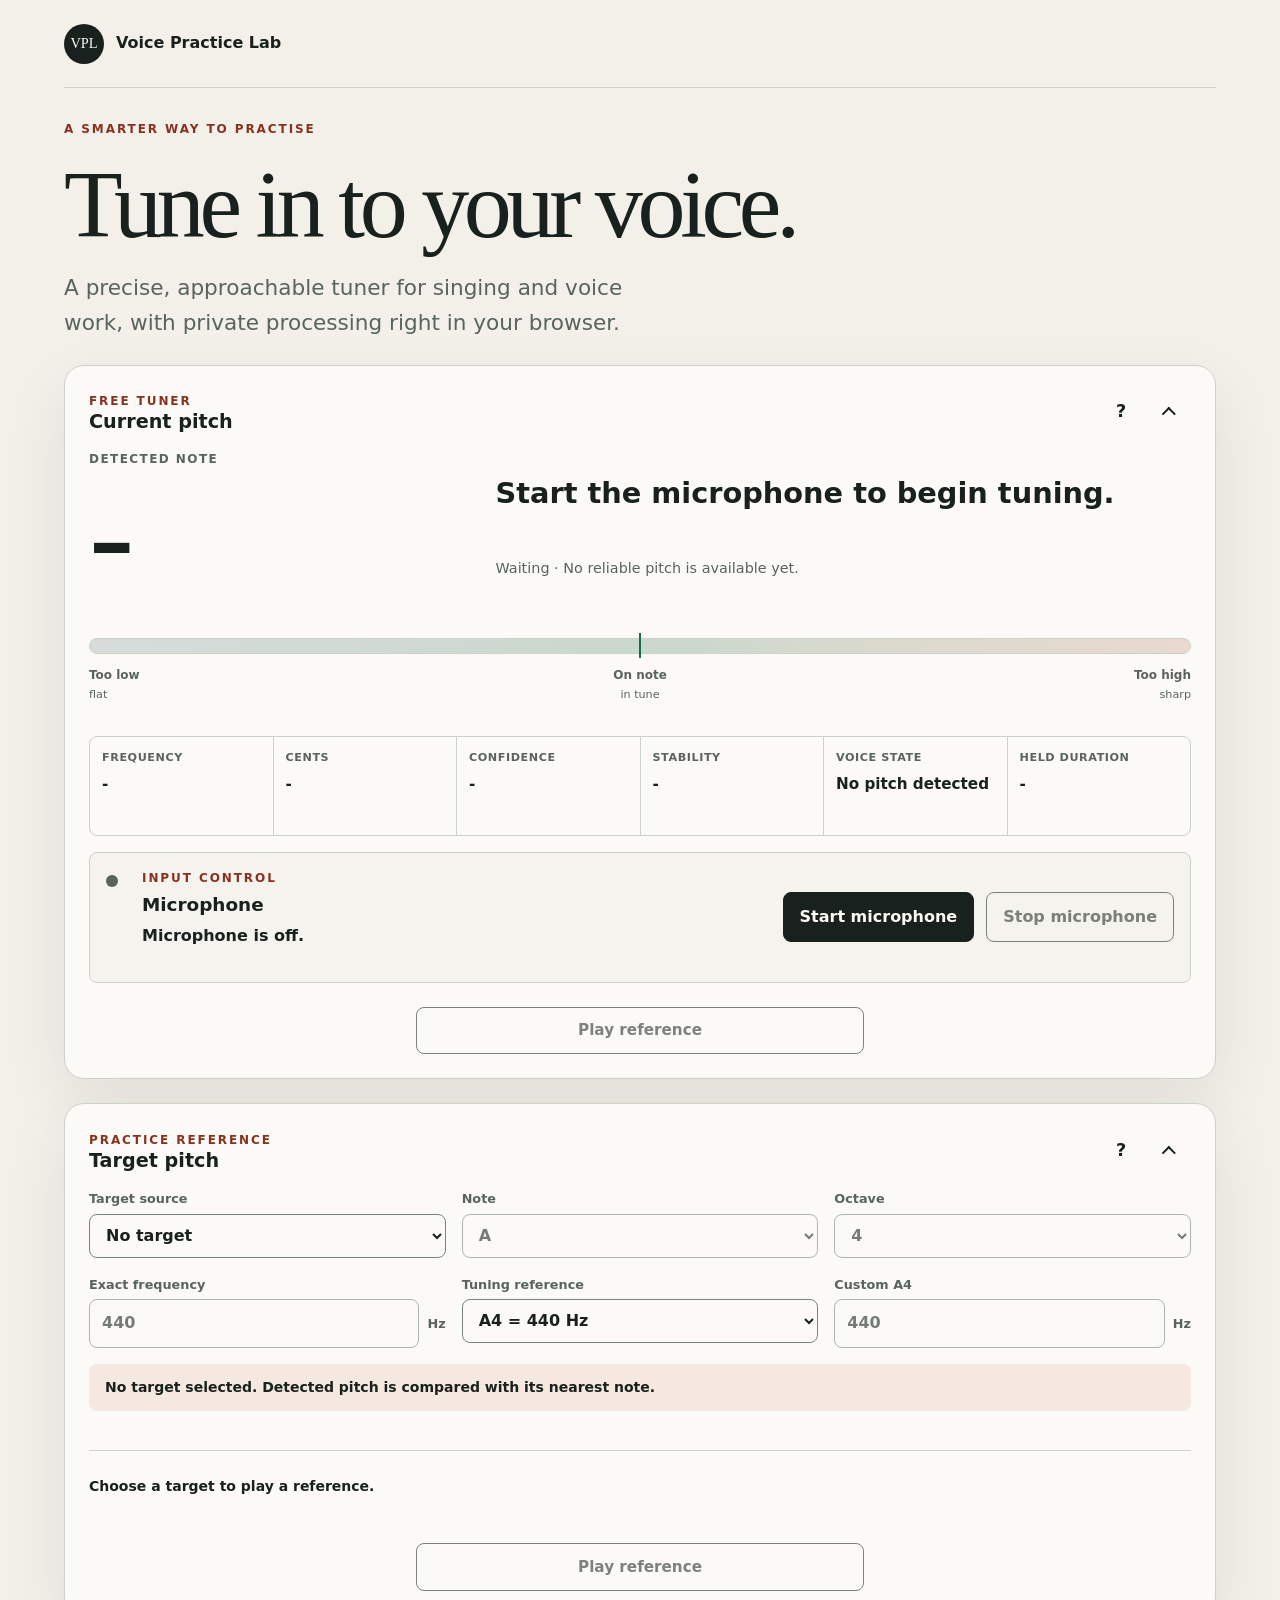
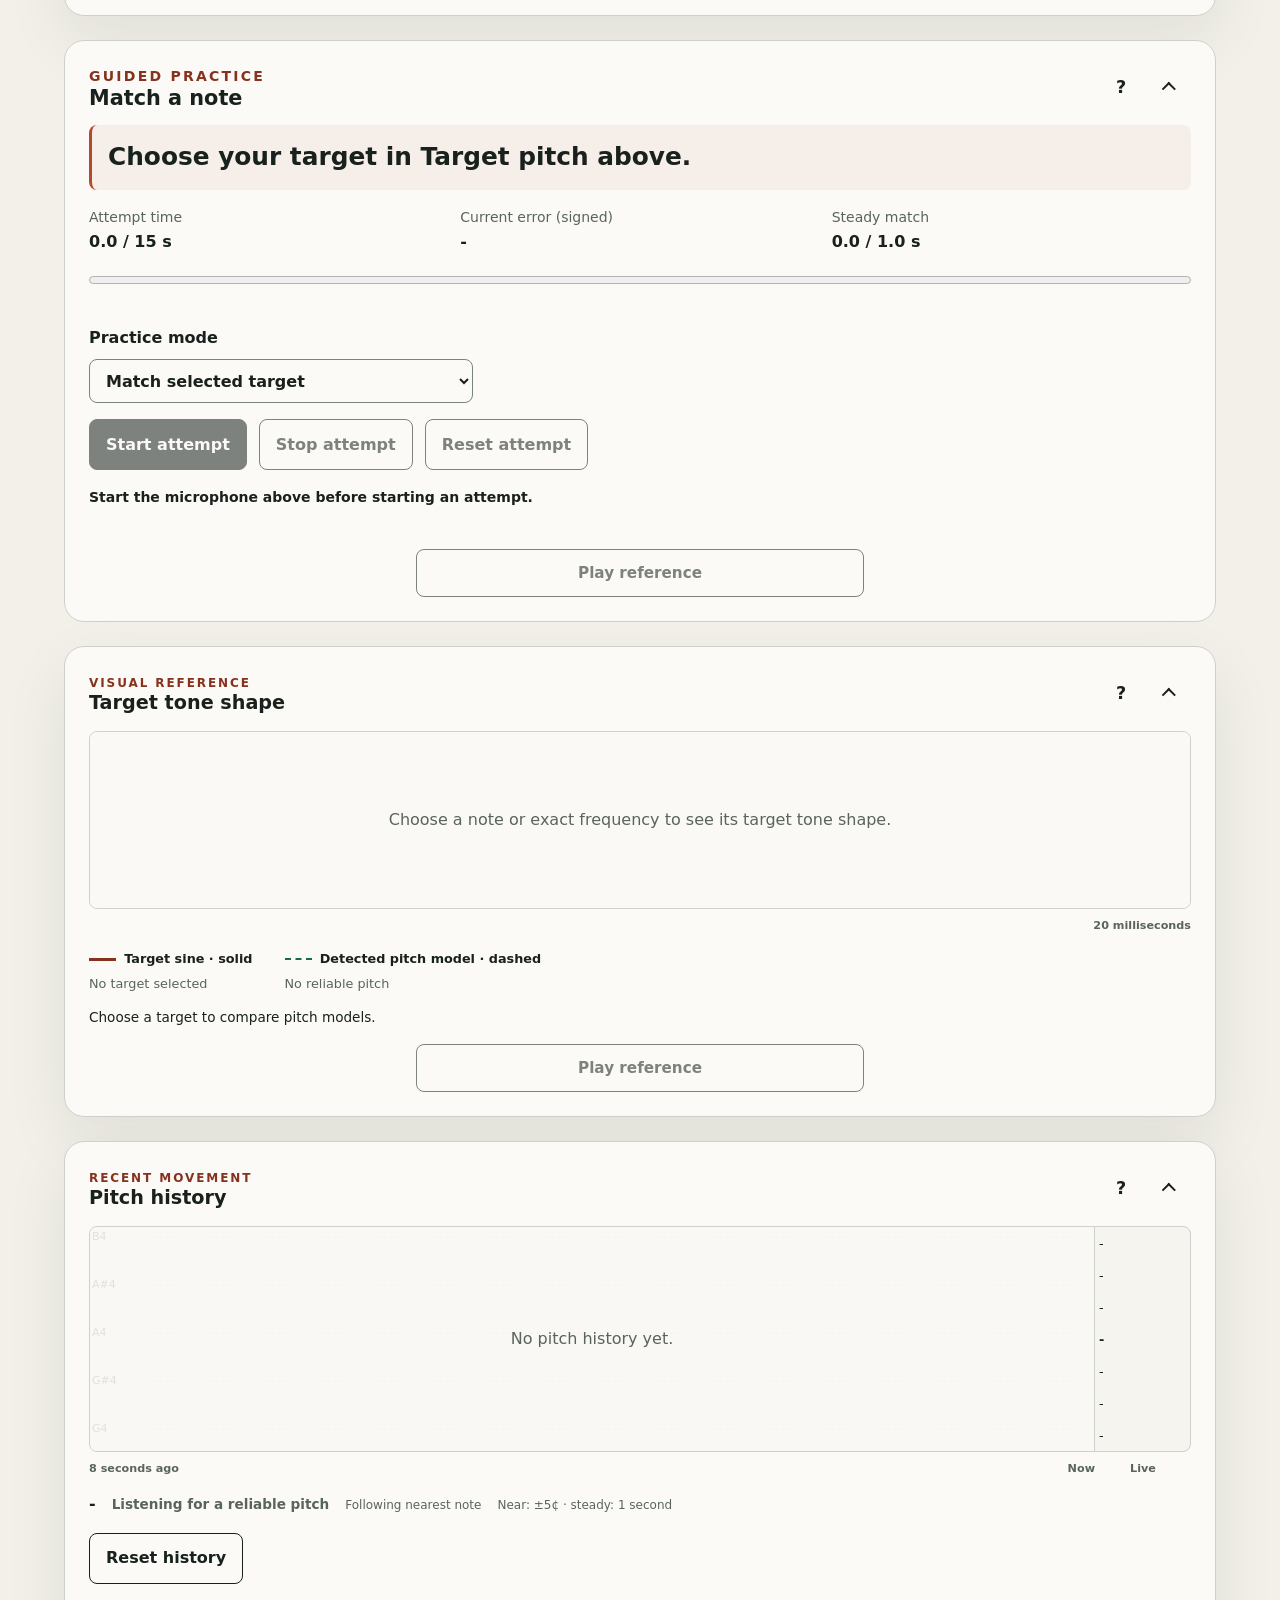
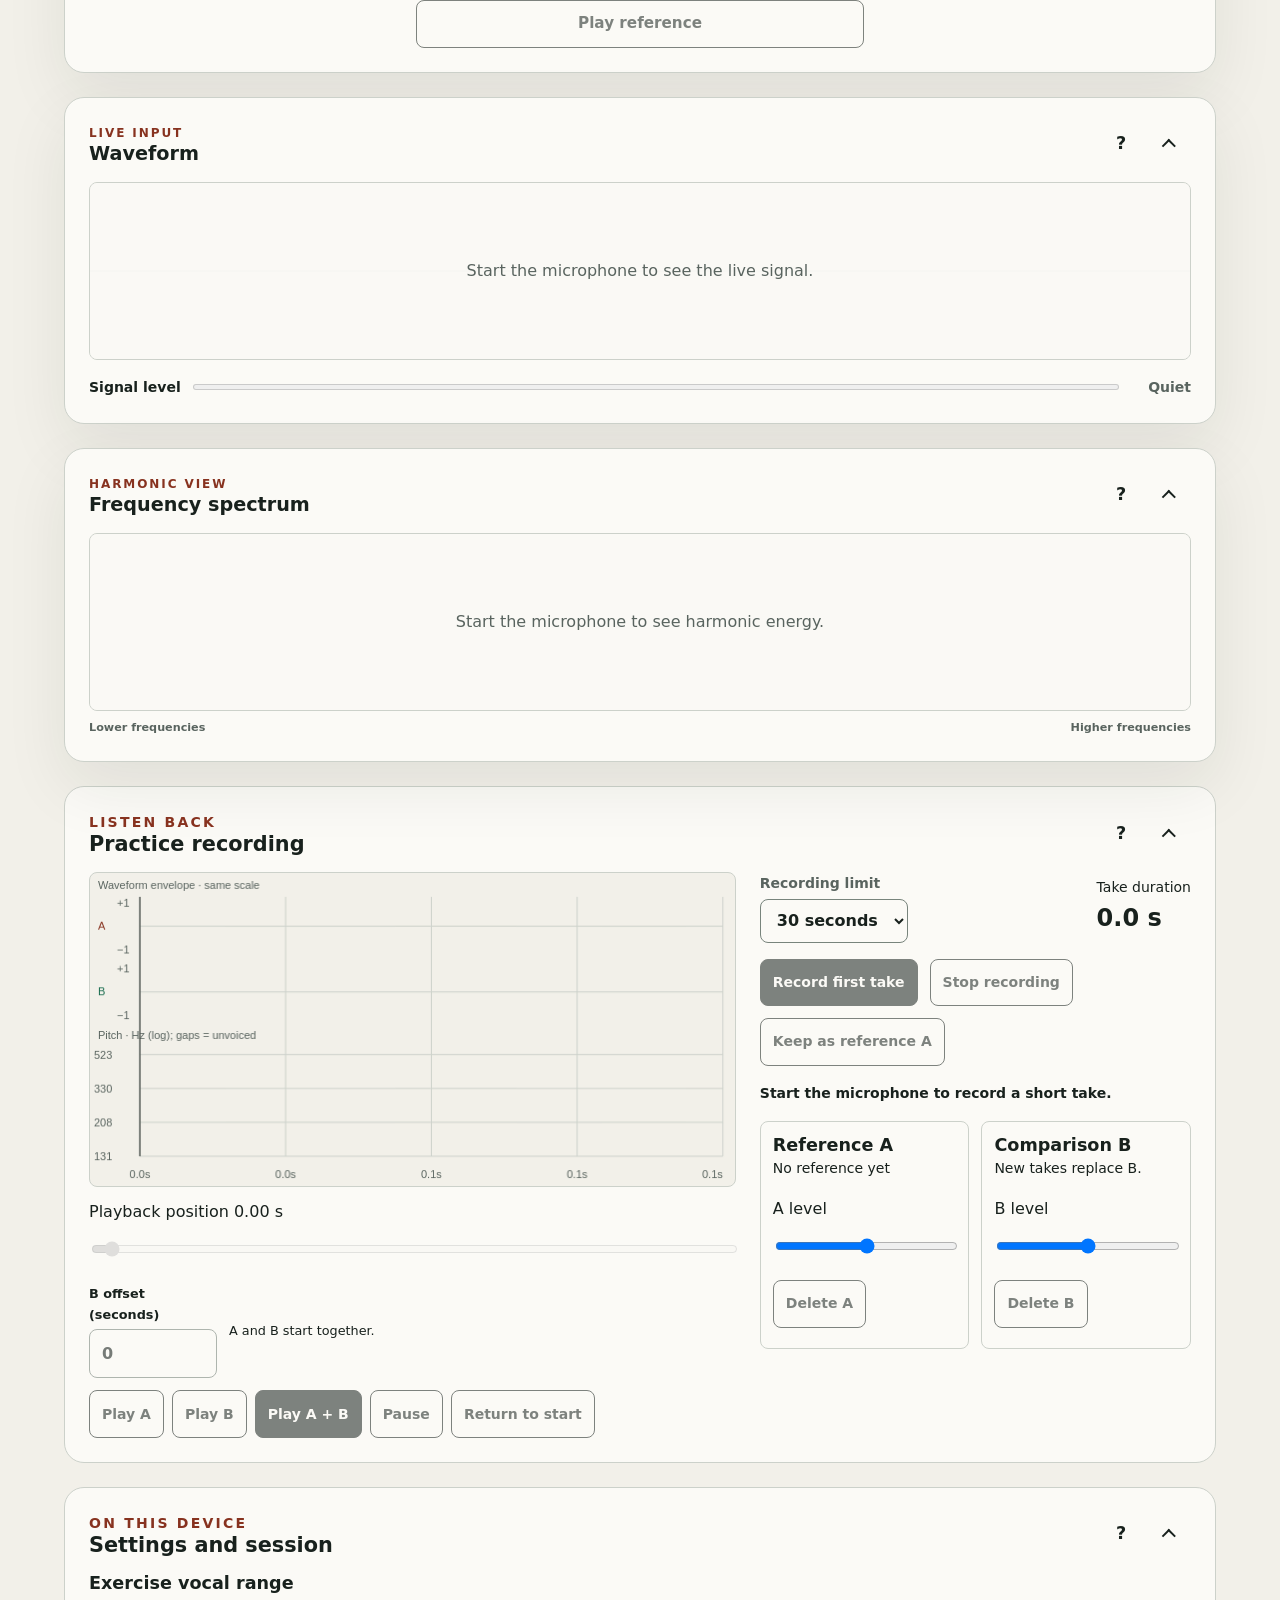
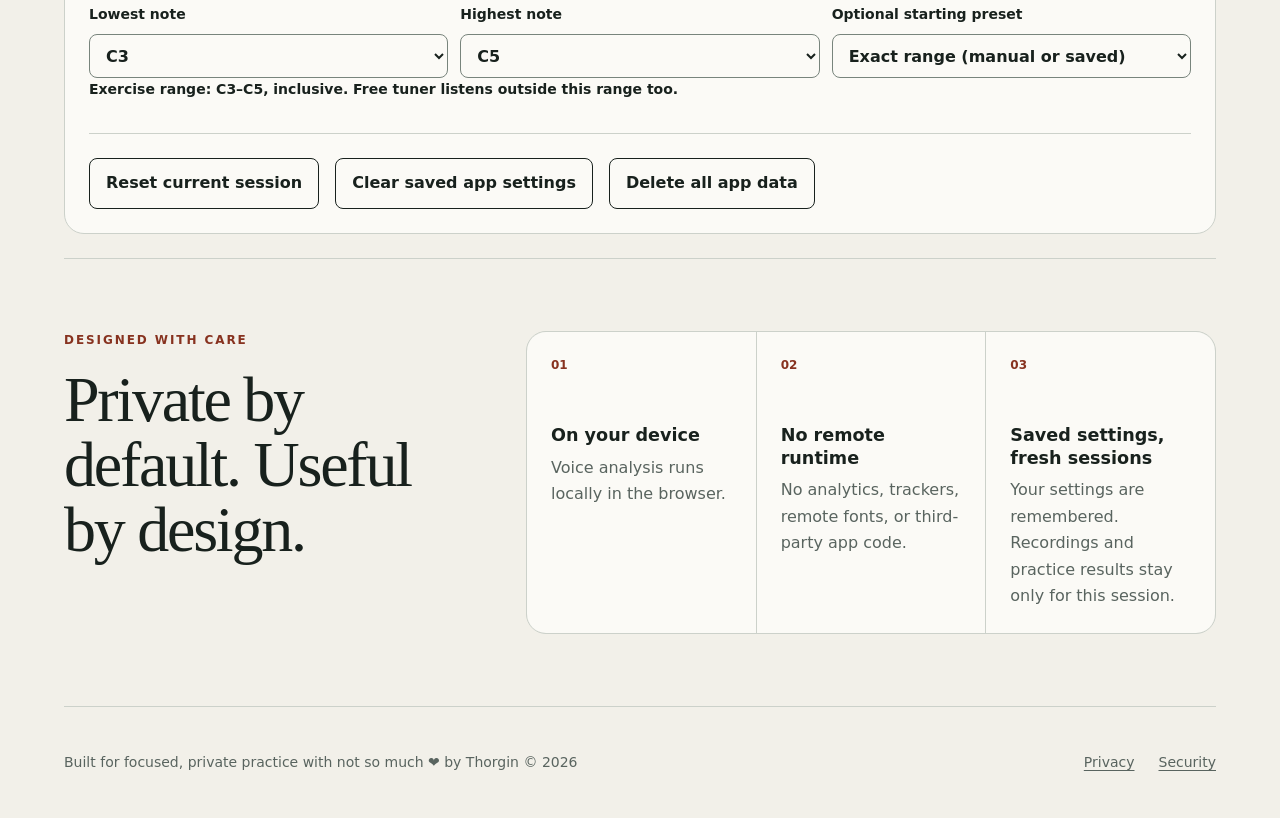
==== index.html @ adc6a570 "VPL initial commit" ====
<!doctype html>
<html lang="en">
  <head>
    <meta charset="utf-8">
    <meta
      http-equiv="Content-Security-Policy"
      content="default-src 'self'; script-src 'self'; style-src 'self'; img-src 'self' data:; media-src 'self' blob:; connect-src 'none'; object-src 'none'; base-uri 'none'; form-action 'none'; frame-ancestors 'none'"
    >
    <meta name="viewport" content="width=device-width, initial-scale=1">
    <meta
      name="description"
      content="A private, local-first browser workspace for singing and voice practice."
    >
    <title>Voice Practice Lab</title>
    <link rel="stylesheet" href="./css/tokens.css">
    <link rel="stylesheet" href="./css/base.css">
    <link rel="stylesheet" href="./css/layout.css">
    <script type="module" src="./js/app.js"></script>
  </head>
  <body>
    <a class="skip-link" href="#main-content">Skip to main content</a>

    <header class="site-header">
      <a class="wordmark" href="./" aria-label="Voice Practice Lab home">
        <span class="wordmark__mark" aria-hidden="true">VPL</span>
        <span>Voice Practice Lab</span>
      </a>
    </header>

    <main id="main-content" data-app>
      <section class="hero" aria-labelledby="hero-title">
        <p class="eyebrow">A smarter way to practise</p>
        <h1 id="hero-title">Tune in to your voice.</h1>
        <p class="hero__intro">
          A precise, approachable tuner for singing and voice work, with private
          processing right in your browser.
        </p>

        <section
          class="tuner-card"
          data-tuner
          data-status="idle"
          data-tuning="unavailable"
          data-out-of-range="false"
          aria-labelledby="tuner-title"
        >
          <header class="tuner-card__header">
            <div>
              <p class="eyebrow">Free tuner</p>
              <div class="card-title-row">
                <h2 id="tuner-title">Current pitch</h2>
                <button type="button" class="button-secondary tone-shortcut" data-tone-shortcut aria-label="Play reference: hold to listen" aria-describedby="tone-instructions tone-status" disabled>Play reference</button>
              </div>
            </div>
            <p class="tuner-card__state visually-hidden" data-tuner-state>
              Start the microphone to begin tuning.
            </p>
          </header>



          <div class="tuner-card__reading">
            <div>
              <span class="tuner-card__label">Detected note</span>
              <span class="tuner-card__note" data-tuner-note aria-label="Detected nearest note">-</span>
            </div>
            <div class="tuner-card__direction">
              <p data-tuner-guidance>Start the microphone to begin tuning.</p>
              <p>
                <span data-tuner-guidance-term>Waiting</span>
                <span aria-hidden="true"> · </span>
                <span data-tuner-precision>No reliable pitch is available yet.</span>
              </p>
            </div>
          </div>

          <div
            class="tuner-meter"
            data-tuner-meter
            role="meter"
            aria-label="Tuning deviation"
            aria-valuemin="-50"
            aria-valuemax="50"
            aria-valuetext="Start the microphone to begin tuning."
          >
            <div class="tuner-meter__track" aria-hidden="true">
              <span class="tuner-meter__center"></span>
              <span class="tuner-meter__marker" data-tuner-marker hidden></span>
            </div>
            <div class="tuner-meter__labels" aria-hidden="true">
              <span>Too low <small>flat</small></span>
              <span>On note <small>in tune</small></span>
              <span>Too high <small>sharp</small></span>
            </div>
          </div>

          <dl class="tuner-stats">
            <div>
              <dt>Frequency</dt>
              <dd><span data-tuner-frequency>-</span></dd>
            </div>
            <div>
              <dt>Cents</dt>
              <dd><span data-tuner-cents>-</span></dd>
            </div>
            <div>
              <dt>Confidence</dt>
              <dd><span data-tuner-confidence>-</span></dd>
            </div>
            <div>
              <dt>Stability</dt>
              <dd><span data-tuner-stability>-</span></dd>
            </div>
            <div>
              <dt>Voice state</dt>
              <dd><span data-tuner-voiced>No pitch detected</span></dd>
            </div>
            <div data-tuner-held>
              <dt>Held duration</dt>
              <dd><span data-tuner-held-duration>-</span></dd>
            </div>
          </dl>

          <div class="tuner-target" data-tuner-target hidden>
            <span>Current target</span>
            <strong data-tuner-target-note>-</strong>
            <span data-tuner-target-frequency>-</span>
          </div>

          <div class="microphone-card" data-microphone-card data-status="idle" aria-labelledby="microphone-title">
            <span class="microphone-card__indicator" aria-hidden="true"></span>
            <div class="microphone-card__content">
              <p class="eyebrow">Input control</p>
              <h2 id="microphone-title">Microphone</h2>
              <p data-microphone-status role="status" aria-live="polite" aria-atomic="true" tabindex="-1">
                Microphone is off.
              </p>
              <div class="microphone-card__actions">
                <button type="button" data-microphone-start>Start microphone</button>
                <button type="button" class="button-secondary" data-microphone-stop disabled>
                  Stop microphone
                </button>
              </div>
            </div>
          </div>
          <p data-help-content>The detected note is the nearest note to your voice. When a target is selected, cents and direction compare your pitch with that target. Hold Play reference to listen; release to stop.</p>
          <div data-help-content class="tuner-measurement-help">
            <p><strong>Frequency (Hz):</strong> How many times the detected sound wave repeats each second. A higher number means a higher pitch.</p>
            <p><strong>Cents:</strong> How far your pitch is above or below the target, or the nearest note when no target is selected. 100 cents is one semitone. Negative means low; positive means high.</p>
            <p><strong>Confidence:</strong> How clearly the detector finds a repeating sound pattern. A higher percentage means a clearer pitch estimate, not a better voice or a guaranteed correct note.</p>
            <p><strong>Stability:</strong> How much your recent pitch varies, in cents. A smaller number means a steadier pitch. It does not show how close you are to the target.</p>
            <p><strong>Voice state:</strong> Whether the app detects a reliable pitch. Noise, quiet sound or speech without a clear pitch can show No pitch detected.</p>
            <p><strong>Held duration (s):</strong> How long your detected pitch stays within 20 cents of the selected target. It resets when your pitch leaves that range, detection becomes unreliable or the target changes. No target means no timer. Reference playback resets this measurement. Guided practice has its own hold goals.</p>
          </div>

          <p class="visually-hidden" data-tuner-live-status>
            Start the microphone to begin tuning.
          </p>
        </section>

        <section class="target-card" data-target-controls aria-labelledby="target-title">
          <header class="target-card__header">
            <div>
              <p class="eyebrow">Practice reference</p>
              <h2 id="target-title">Target pitch</h2>
            </div>
            <button
              type="button"
              class="help-button"
              data-frequency-help-button
              aria-controls="frequency-range-help"
              aria-expanded="false"
              aria-label="About very low and high notes"
            >?</button>
          </header>

          <div class="target-controls">
            <label>
              <span>Target source</span>
              <select data-target-source>
                <option value="none">No target</option>
                <option value="note">Note</option>
                <option value="exact-hz">Exact Hz</option>
              </select>
            </label>
            <label>
              <span>Note</span>
              <select data-target-note-select disabled>
                <option value="C">C</option>
                <option value="C#">C♯</option>
                <option value="D">D</option>
                <option value="D#">D♯</option>
                <option value="E">E</option>
                <option value="F">F</option>
                <option value="F#">F♯</option>
                <option value="G">G</option>
                <option value="G#">G♯</option>
                <option value="A" selected>A</option>
                <option value="A#">A♯</option>
                <option value="B">B</option>
              </select>
            </label>
            <label>
              <span>Octave</span>
              <select data-target-octave disabled>
                <option value="0">0</option>
                <option value="1">1</option>
                <option value="2">2</option>
                <option value="3">3</option>
                <option value="4" selected>4</option>
                <option value="5">5</option>
                <option value="6">6</option>
                <option value="7">7</option>
                <option value="8">8</option>
              </select>
            </label>
            <label>
              <span>Exact frequency</span>
              <span class="input-with-unit">
                <input
                  type="number"
                  inputmode="decimal"
                  data-target-frequency
                  min="16.35"
                  max="8372.02"
                  step="0.01"
                  value="440"
                  disabled
                >
                <span aria-hidden="true">Hz</span>
              </span>
            </label>
            <label>
              <span>Tuning reference</span>
              <select data-a4-reference>
                <option value="432">A4 = 432 Hz</option>
                <option value="440" selected>A4 = 440 Hz</option>
                <option value="441">A4 = 441 Hz</option>
                <option value="442">A4 = 442 Hz</option>
                <option value="443">A4 = 443 Hz</option>
                <option value="custom">Custom A4</option>
              </select>
            </label>
            <label>
              <span>Custom A4</span>
              <span class="input-with-unit">
                <input
                  type="number"
                  inputmode="decimal"
                  data-a4-custom
                  min="400"
                  max="480"
                  step="0.1"
                  value="440"
                  disabled
                >
                <span aria-hidden="true">Hz</span>
              </span>
            </label>
          </div>

          <p class="target-card__summary" data-target-summary role="status" aria-live="polite">
            No target selected. Detected pitch is compared with its nearest note.
          </p>
          <p class="target-card__error" data-target-error aria-live="polite"></p>
          <p class="target-card__summary" data-practice-target-summary role="status" aria-live="polite" hidden></p>
          <div class="tone-controls" data-tone-controls data-state="idle">
            <button
              type="button"
              data-tone-hold
              class="button-secondary tone-shortcut"
              aria-label="Play reference: hold to listen"
              aria-describedby="tone-instructions tone-status"
              disabled
            >Play reference</button>
            <p id="tone-instructions" class="visually-hidden">Press and hold, or hold Space / Enter. Release to stop.</p>
            <p id="tone-status" data-tone-status role="status" aria-live="polite" aria-atomic="true">
              Choose a target to play a reference.
            </p>
            <div class="tone-headphones-slot">
              <p data-tone-headphones hidden>
                Use headphones while the microphone is on.
              </p>
            </div>
          </div>
          <aside
            class="frequency-help"
            id="frequency-range-help"
            data-frequency-help
            tabindex="-1"
            hidden
          >
            <h3>About very low and high notes</h3>
            <p>
              This app can analyze a wide pitch range, but its accuracy depends on your device.
              Your microphone captures your voice, while your headphones or speakers reproduce
              reference tones. Some devices filter out very low frequencies or cannot capture and
              reproduce very high frequencies accurately.
            </p>
            <p>
              At extreme frequencies, the app may be less precise or show
              <strong>No reliable pitch detected</strong>. This does not necessarily mean you
              produced the note incorrectly; it means the app cannot measure it reliably with the
              current browser and hardware.
            </p>
          </aside>
        </section>

        <section class="match-card" data-match-controls aria-labelledby="match-title">
          <p class="eyebrow">Guided practice</p>
          <div class="card-title-row">
            <h2 id="match-title" data-practice-title>Match a note</h2>
            <button type="button" class="button-secondary tone-shortcut" data-tone-shortcut aria-label="Play reference: hold to listen" aria-describedby="tone-instructions tone-status" disabled>Play reference</button>
          </div>
          <p class="practice-target" data-match-target>Choose your target in Target pitch above.</p>
          <dl class="match-metrics">
            <div><dt>Attempt time</dt><dd data-match-elapsed>0.0 / 15 s</dd></div>
            <div><dt>Current error (signed)</dt><dd data-match-current>-</dd></div>
            <div><dt data-match-hold-label>Steady match</dt><dd data-match-hold>0.0 / 1.0 s</dd></div>
          </dl>
          <progress data-match-progress max="1000" value="0" aria-label="Steady match progress"></progress>
          <label class="practice-mode">Practice mode
            <select data-practice-mode>
              <option value="selected">Match selected target</option>
              <option value="random">Random notes</option>
              <option value="sustained">Sustained note</option>
              <option value="interval">Interval practice</option>
              <option value="scale">Scale practice</option>
            </select>
          </label>
          <section class="match-explanation" data-help-content>
            <h3>How to practise</h3>
            <p data-practice-instructions>Choose a target inside your exercise range. Stay within ±20 cents of the target for 1 steady second. You have 15 seconds to complete the attempt.</p>
            <p>Hold <strong>Play reference</strong> to listen, then release it. Start the microphone and select <strong>Start attempt</strong>. Sing the target and use the pitch display to adjust your voice.</p>
            <p>Cents measure pitch distance: 100 cents is one semitone. A negative reading means too low; a positive reading means too high.</p>
            <p data-random-hint hidden>Select <strong>Next note</strong> to choose a new target. Retry keeps the same note. Your manual target remains separate.</p>
          </section>
          <div data-scale-options hidden>
            <div class="range-fields">
              <label>Lower tonic<select data-scale-root></select></label>
              <label>Scale type<select data-scale-type><option value="major">Major</option><option value="natural-minor">Natural minor</option><option value="chromatic">Chromatic</option></select></label>
              <label>Scale direction<select data-scale-direction><option value="ascending">Ascending (up)</option><option value="descending">Descending (down)</option><option value="up-down">Up then down</option></select></label>
            </div>
            <p data-scale-description></p>
            <p data-scale-error role="status" aria-live="polite"></p>
            <ol class="scale-sequence" data-scale-sequence aria-label="Scale notes in order"></ol>
            <div class="match-actions">
              <button type="button" class="button-secondary" data-scale-back disabled>Back one note</button>
              <button type="button" class="button-secondary" data-scale-next disabled>Next note (skip)</button>
            </div>
          </div>
          <div data-interval-options hidden>
            <div class="range-fields">
              <label>Root note<select data-interval-root></select></label>
              <label>Interval<select data-interval-distance></select></label>
              <label>Direction<select data-interval-direction><option value="ascending">Ascending (up)</option><option value="descending">Descending (down)</option></select></label>
              <label>Reference note<select data-interval-preview><option value="root">Root</option><option value="target">Target</option></select></label>
            </div>
            <p data-interval-pair></p>
            <p data-interval-error role="status" aria-live="polite"></p>
          </div>
          <div data-sustain-options hidden>
            <div class="range-fields">
              <label>Required hold
                <select data-sustain-duration>
                  <option value="2000">2 seconds</option>
                  <option value="3000">3 seconds</option>
                  <option value="5000" selected>5 seconds</option>
                  <option value="10000">10 seconds</option>
                </select>
              </label>
              <label>Allowed error
                <select data-sustain-tolerance>
                  <option value="20" selected>±20 cents</option>
                  <option value="10">±10 cents</option>
                  <option value="5">±5 cents</option>
                </select>
              </label>
            </div>
            <p data-sustain-error role="status" aria-live="polite"></p>
          </div>
          <div class="match-actions">
            <button type="button" data-random-next hidden>Next note</button>
            <button type="button" data-match-start disabled>Start attempt</button>
            <button type="button" class="button-secondary" data-match-stop disabled>Stop attempt</button>
            <button type="button" class="button-secondary" data-match-reset disabled>Reset attempt</button>
          </div>
          <p data-match-status tabindex="-1">Start the microphone above before starting an attempt.</p>
          <p data-match-availability></p>
          <section class="practice-result" data-match-result hidden aria-label="Current note result">
            <header class="practice-result__header">
              <div><h3 data-match-result-heading>Your result</h3><p class="practice-result__target" data-match-result-target></p></div>
              <span class="result-outcome" data-match-outcome>No pitch detected</span>
            </header>
            <div class="practice-result__body">
              <div class="practice-result__total">
                <span data-match-score-label>Practice score</span>
                <strong data-match-practice-score>-</strong>
                <p data-match-score-note></p>
              </div>
              <dl class="score-parts">
                <div><dt>Accuracy <small>Close to the target</small></dt><dd><span data-match-score-accuracy>-</span><meter min="0" max="50" value="0" data-match-meter-accuracy aria-label="Accuracy points out of 50"></meter></dd></div>
                <div><dt>Stability <small>Consistent pitch</small></dt><dd><span data-match-score-stability>-</span><meter min="0" max="20" value="0" data-match-meter-stability aria-label="Stability points out of 20"></meter></dd></div>
                <div><dt>Hold <small>Continuous match</small></dt><dd><span data-match-score-hold>-</span><meter min="0" max="20" value="0" data-match-meter-hold aria-label="Hold points out of 20"></meter></dd></div>
                <div><dt>Completion <small>Note goal reached</small></dt><dd><span data-match-score-completion>-</span><meter min="0" max="10" value="0" data-match-meter-completion aria-label="Completion points out of 10"></meter></dd></div>
              </dl>
            </div>
            <p class="practice-result__hold" data-match-hold-summary></p>
            <details class="result-measurements" data-match-measurements>
            <summary>Measurements <span>Pitch errors and timing</span></summary>
            <dl class="match-metrics">
              <div><dt>Pitch accuracy score <small>Closeness only</small></dt><dd data-match-score>-</dd></div>
              <div><dt>Mean absolute error</dt><dd data-match-mean>-</dd></div>
              <div><dt>Median absolute error</dt><dd data-match-median>-</dd></div>
              <div><dt>Mean signed error</dt><dd data-match-bias>-</dd></div>
              <div><dt>Stability spread (MAD)</dt><dd data-match-stability>-</dd></div>
              <div><dt>Voiced time</dt><dd data-match-voiced>0.0 s</dd></div>
              <div><dt data-match-best-label>Best steady match</dt><dd data-match-best>0.0 s</dd></div>
              <div><dt>Accepted frames</dt><dd data-match-samples>0</dd></div>
            </dl>
            <div data-sustain-feedback hidden>
              <dl class="match-metrics">
                <div><dt>Closeness to target</dt><dd data-sustain-closeness>No reliable pitch</dd></div>
                <div><dt>Recent stability</dt><dd data-sustain-stability>Waiting for 3 recent reliable frames</dd></div>
                <div><dt>Measured time inside tolerance</dt><dd data-sustain-time>0.0 s</dd></div>
                <div><dt>Detector dropouts</dt><dd data-sustain-dropouts>0</dd></div>
              </dl>
              <p data-sustain-rules></p>
            </div>
            <p class="result-caption">Lower pitch error means closer to the target. Negative signed error means low; positive means high. Open (?) help for definitions and score calculations.</p>
            </details>
          </section>
          <section class="session-result" data-random-summary hidden aria-label="Random session results">
            <h3>Random session</h3><div class="session-result__overview"><p data-random-average></p><p data-random-count></p></div>
            <details class="result-measurements"><summary>Session measurements</summary><p data-random-summary-details></p></details>
          </section>
          <section class="session-result" data-interval-results hidden aria-label="Interval results">
            <h3>Both notes</h3><p class="result-caption">Each note has its own score. Expand a note for its breakdown.</p>
            <div class="interval-result-grid">
              <details class="note-result" data-interval-root-card><summary><span><small>Root result</small><span data-interval-root-result></span></span></summary><p data-interval-root-details></p></details>
              <details class="note-result" data-interval-target-card><summary><span><small>Target result</small><span data-interval-target-result></span></span></summary><p data-interval-target-details></p></details>
            </div>
          </section>
          <section class="session-result" data-scale-results hidden aria-label="Whole scale results">
            <h3>Whole scale</h3><p data-scale-summary></p>
            <div class="session-result__overview"><p data-scale-average></p><p data-scale-count></p></div>
            <details class="result-measurements" data-scale-score-details hidden>
              <summary>Note results <span>Scores and measurements</span></summary>
              <p class="result-caption">Each note has its own score. Expand a row for its breakdown.</p>
              <ol class="note-result-list" data-scale-score-list></ol>
              <p data-scale-average-details></p>
            </details>
          </section>
          <section class="match-explanation" data-help-content>
            <h3>Understand your score</h3>
            <p>Your practice score is out of <strong>100 points</strong>:</p>
            <ul class="practice-help-list">
              <li><strong>Accuracy · 50 points:</strong> singing close to the target.</li>
              <li><strong>Stability · 20 points:</strong> keeping your pitch consistent.</li>
              <li><strong>Hold · 20 points:</strong> maintaining a continuous match.</li>
              <li><strong>Completion · 10 points:</strong> completing the note.</li>
            </ul>
            <p data-practice-hold-example>A 0.5-second hold earns 10 hold points. A 1-second hold earns all 20. Separate holds do not add together.</p>
            <p>The score includes readings from the whole attempt. Completing the note does not guarantee 100 points.</p>
            <h3>Keep in mind</h3>
            <ul class="practice-help-list">
              <li>Release the reference before singing. Playing it breaks your hold while the attempt timer continues.</li>
              <li>Too few reliable pitch readings means <strong>no score</strong>, rather than zero.</li>
              <li><strong>Retry</strong> starts a fresh attempt. Results disappear when you reload or leave the page.</li>
            </ul>
          </section>
          <details class="match-explanation" data-practice-score-details data-help-content>
            <summary>Score details</summary>
            <p>Compare attempts with similar goals, settings and equipment. This score measures pitch practice, not voice quality or musical expression.</p>
            <h3>How the points are calculated</h3>
            <p><strong>Accuracy:</strong> find the average distance from the target, in cents. Errors above and below count equally. Subtract this average from 100, then divide by 2, for up to 50 points. An average error of 20 cents earns 40 points. The separate Pitch accuracy score shows closeness out of 100 before this division.</p>
            <p><strong>Stability:</strong> find the middle pitch reading, then the middle distance of the readings from it. This is the stability spread (MAD). Start with 20 points and subtract 0.4 points per cent of spread. A spread of 5 cents earns 18 points. A steady note can still be off target. Vibrato can reduce stability points.</p>
            <p><strong>Hold:</strong> divide the best qualifying hold by the required duration, then multiply by 20. The maximum is 20 points. Use the goal for the selected mode; a 1-second match and a 5-second sustained hold have different requirements.</p>
            <p><strong>Completion:</strong> earn 10 points when the app confirms that this note's goal is complete. An unfinished or skipped note earns no completion points but keeps its other measured points.</p>
            <p>No component can be below zero. Expressed as percentages, the formula is 50% accuracy + 20% stability + 20% best hold + 10% completion. The app adds unrounded values, then rounds the total to a whole number. Point contributions are displayed to one decimal place.</p>
            <h3>Read the measurements</h3>
            <ul class="practice-help-list">
              <li><strong>Mean absolute error:</strong> average distance from the target. Lower is better.</li>
              <li><strong>Median absolute error:</strong> the middle distance when errors are sorted.</li>
              <li><strong>Mean signed error:</strong> average direction of error. Negative means low; positive means high. Opposite errors can cancel here.</li>
              <li><strong>Stability spread (MAD):</strong> typical pitch variation across the attempt. Lower means steadier.</li>
              <li><strong>Voiced time:</strong> time between reliable readings no more than 120 milliseconds apart.</li>
              <li><strong>Best hold:</strong> the longest qualifying continuous match.</li>
              <li><strong>Accepted frames:</strong> the number of reliable pitch readings used.</li>
            </ul>
            <h3>Missing readings and session averages</h3>
            <p>An overall score needs at least 3 accepted readings and a stability measurement. Silence, uncertain readings and reference playback add no measurements. Brief gaps of up to 120 milliseconds may bridge a hold under the exercise rules. Longer gaps break it. A new qualifying reading is required to complete a hold.</p>
            <p>Random-note and scale averages give each retained result with enough data equal weight. Partial or skipped results count if they have enough data. Results without enough data are excluded and counted; scale notes you have not attempted are not averaged. Interval root and target stages have separate scores.</p>
          <section class="match-explanation" data-match-explanation>
            <h3>How this attempt is measured</h3>
            <p>A steady match needs at least 3 reliable readings, a recent stability spread of no more than 10 cents, and pitch within ±20 cents for 1 second. The recent spread uses up to 1 second of readings; the stability score uses the whole attempt.</p>
            <p>Reference playback pauses measurements until 250 milliseconds after release. The attempt timer continues. Use headphones to reduce speaker pickup.</p>
            <p>Retry replaces the displayed attempt. In Random notes, the last 100 ended attempts stay in this session, including retries and stopped attempts. Reset random session, changing mode, or leaving the page clears them. Reset attempt clears the selected-target attempt.</p>
          </section>
          <section class="match-explanation" data-sustain-explanation hidden>
            <h3>How a sustained hold is measured</h3>
            <p>Stay inside the allowed error for your chosen duration. A reliable reading outside this range breaks the hold immediately. Completion depends on the hold, not the stability label.</p>
            <p>Recent stability uses up to 1 second of readings and needs at least 3 readings. A spread of no more than 10 cents is labelled steady. The stability score uses the whole attempt.</p>
            <p>Progress freezes when reliable pitch is missing. A gap of up to 120 milliseconds can be bridged when matching pitch returns. A longer gap resets the current hold but keeps your best hold. Measured time inside tolerance counts only adjacent matching readings; gaps add no measured time. Each period of missing or unreliable pitch counts as one detector dropout.</p>
            <p>Reference playback breaks the hold and pauses measurements until 250 milliseconds after release. It does not count as a detector dropout. The 30-second attempt timer continues. Use headphones to reduce speaker pickup.</p>
            <p>Changing the hold settings, target, tuning or range ends the attempt. Its result keeps the original goal. Retry starts fresh. Reset sustained session clears results and restores the 5-second, ±20-cent defaults. Changing mode or leaving the page clears the session.</p>
          </section>
          </details>
        </section>

        <section class="target-wave-card" data-target-wave-card aria-labelledby="target-wave-title">
          <header class="target-wave-card__header">
            <div>
              <p class="eyebrow">Visual reference</p>
              <div class="card-title-row">
                <h2 id="target-wave-title">Target tone shape</h2>
                <button type="button" class="button-secondary tone-shortcut" data-tone-shortcut aria-label="Play reference: hold to listen" aria-describedby="tone-instructions tone-status" disabled>Play reference</button>
              </div>
            </div>
            <p id="target-wave-description" data-help-content>
              Two mathematical pitch models, not phase-aligned with your voice. Both start at the same phase and use equal amplitude to compare frequency.
            </p>
          </header>
          <div class="target-wave-card__canvas-frame">
            <canvas
              data-target-wave
              data-target="none"
              width="720"
              height="180"
              role="img"
              aria-describedby="target-wave-description"
              aria-label="Target tone shape. No target selected."
            >Mathematical target tone shape.</canvas>
            <p class="target-wave-card__empty" data-target-wave-empty>
              Choose a note or exact frequency to see its target tone shape.
            </p>
          </div>
          <p class="target-wave-card__scale" aria-hidden="true">20 milliseconds</p>
          <div class="target-wave-card__legend">
            <p><span class="target-wave-card__key target-wave-card__key--target" aria-hidden="true"></span><strong>Target sine · solid</strong><span data-sine-target>No target selected</span></p>
            <p><span class="target-wave-card__key target-wave-card__key--detected" aria-hidden="true"></span><strong>Detected pitch model · dashed</strong><span data-sine-reading>No reliable pitch</span></p>
          </div>
          <p class="target-wave-card__comparison-status" data-sine-status>Choose a target to compare pitch models.</p>
          <p class="target-wave-card__rules" data-sine-rules data-help-content>Near: ±5¢ · steady: 1 second. Visual feedback; exercise completion is separate.</p>
          <p class="target-wave-card__explanation" data-help-content>The dashed curve is a sine calculated from your detected pitch. It does not show your actual voice waveform, timbre or loudness. Similar frequencies may look almost identical over 20 ms; the cents reading shows small differences.</p>
        </section>

        <section class="pitch-history-card" data-pitch-history-card aria-labelledby="pitch-history-title">
          <header class="pitch-history-card__header">
            <div>
              <p class="eyebrow">Recent movement</p>
              <h2 id="pitch-history-title">Pitch history</h2>
            </div>

          </header>
          <div class="live-pitch-scale" data-live-pitch-scale data-feedback="waiting">
            <div class="pitch-history-card__views">
            <div class="pitch-history-card__history">
              <div class="pitch-history-card__canvas-frame">
                <canvas
                  data-pitch-history
                  data-mode="note-space"
                  width="720"
                  height="220"
                  role="img"
                  aria-label="Pitch history. No pitch history yet."
                >Recent pitch history graph.</canvas>
                <p class="pitch-history-card__empty" data-pitch-history-empty>
                  No pitch history yet.
                </p>
              </div>
            </div>
              <div class="live-pitch-scale__ladder" aria-hidden="true">
                <div data-live-note>-</div>
                <div data-live-note>-</div>
                <div data-live-note>-</div>
                <div data-live-note>-</div>
                <div data-live-note>-</div>
                <div data-live-note>-</div>
                <div data-live-note>-</div>
                <span class="live-pitch-scale__zone live-pitch-scale__zone--sharp" data-live-sharp-zone></span>
                <span class="live-pitch-scale__zone live-pitch-scale__zone--flat" data-live-flat-zone></span>
                <span class="live-pitch-scale__reference-line" data-live-reference-line hidden></span>
                <span class="live-pitch-scale__target-marker" data-live-target-marker title="Target position" hidden>◁</span>
                <span class="live-pitch-scale__marker" data-live-marker hidden>●</span>
              </div>
            </div>
            <div class="pitch-history-card__time-axis" aria-hidden="true">
              <div class="pitch-history-card__timeline">
                <span>8 seconds ago</span>
                <span>Now</span>
              </div>
              <span class="live-pitch-scale__axis-label">Live</span>
            </div>
            <div class="live-pitch-scale__feedback">
              <p class="live-pitch-scale__reading" data-live-reading>-</p>
              <p class="live-pitch-scale__status" data-live-status>Listening for a reliable pitch</p>
              <p class="live-pitch-scale__target" data-live-target>Following nearest note</p>
              <p class="live-pitch-scale__rules" data-live-rules>Near: ±5¢ · steady: 1 second</p>
            </div>
          </div>
            <div class="pitch-history-card__actions">
              <button type="button" class="button-secondary tone-shortcut" data-tone-shortcut aria-label="Play reference: hold to listen" aria-describedby="tone-instructions tone-status" disabled>Play reference</button>
              <span class="visually-hidden" data-pitch-history-mode>Note space</span>
              <button type="button" class="button-secondary" data-pitch-history-reset>
                Reset history
              </button>
            </div>
          <p class="live-pitch-scale__help" data-help-content>Right-hand scale: ● your pitch, ◁ target. The thin line marks the nearest note or selected target; red above means sharp, blue below means flat. An off-screen target is indicated below the graph. Steady hold is visual feedback; exercise completion is shown in Guided practice.</p>
        </section>

        <section class="waveform-card" data-waveform-card data-status="idle" aria-labelledby="waveform-title">
          <div class="waveform-card__header">
            <div>
              <p class="eyebrow">Live input</p>
              <h2 id="waveform-title">Waveform</h2>
            </div>
            <p id="waveform-description" data-help-content>
              A time-domain view of the microphone signal for visual feedback, not pitch detection.
            </p>
          </div>
          <div class="waveform-card__canvas-frame">
            <canvas
              data-waveform
              width="720"
              height="180"
              aria-hidden="true"
            ></canvas>
            <p class="waveform-card__placeholder" data-waveform-placeholder>
              Start the microphone to see the live signal.
            </p>
          </div>
          <div class="signal-level">
            <span id="signal-level-label">Signal level</span>
            <meter
              data-signal-meter
              aria-labelledby="signal-level-label"
              min="0"
              max="1"
              low="0.15"
              high="0.8"
              optimum="0.5"
              value="0"
            >0%</meter>
            <span data-signal-label>Quiet</span>
          </div>
        </section>

        <section class="spectrum-card" data-spectrum-card data-status="idle" aria-labelledby="spectrum-title">
          <header class="spectrum-card__header">
            <div>
              <p class="eyebrow">Harmonic view</p>
              <h2 id="spectrum-title">Frequency spectrum</h2>
            </div>
            <p id="spectrum-description" data-help-content>
              Peaks show sound energy from 50 Hz to 5 kHz on a logarithmic axis.
              Harmonic peaks are normal; the tallest peak is not necessarily the fundamental pitch.
            </p>
          </header>
          <div class="spectrum-card__canvas-frame">
            <canvas
              data-spectrum
              width="720"
              height="180"
              role="img"
              aria-label="Frequency spectrum. No live spectrum available."
              aria-describedby="spectrum-description"
            >Live frequency spectrum from 50 hertz to 5 kilohertz.</canvas>
            <p class="spectrum-card__placeholder" data-spectrum-placeholder>
              Start the microphone to see harmonic energy.
            </p>
          </div>
          <div class="spectrum-card__range" aria-hidden="true">
            <span>Lower frequencies</span>
            <span>Higher frequencies</span>
          </div>
        </section>
      </section>

      <section class="recording-card" data-recording-controls aria-labelledby="recording-title" aria-describedby="recording-privacy">
        <p class="eyebrow">Listen back</p>
        <h2 id="recording-title">Practice recording</h2>
        <p id="recording-privacy" data-help-content>Recordings stay in this tab for playback and are not uploaded or saved by the app.</p>
        <p class="recording-legend" data-help-content>A: coral, solid pitch line · B: green, dashed pitch line</p>
        <p id="recording-analysis" data-record-analysis data-help-content>No takes to compare.</p>
        <div class="recording-workspace">
          <div class="recording-comparison" role="group" aria-label="Compare and align takes">
            <canvas class="recording-graph" data-record-graph role="img" aria-label="Reference A and comparison B waveform envelopes and pitch contours on an aligned timeline" aria-describedby="recording-analysis"></canvas>
            <label class="recording-timeline">Playback position <span data-record-position aria-hidden="true">0.00 s</span>
              <input type="range" min="0" max="0.1" step="0.01" value="0" data-record-seek disabled>
            </label>
            <div class="recording-alignment">
              <label>B offset (seconds)
                <input type="number" min="-5" max="5" step="0.01" value="0" data-record-offset disabled aria-describedby="recording-alignment">
              </label>
              <p id="recording-alignment" data-record-alignment>A and B start together.</p>
            </div>
            <div class="recording-actions recording-transport" role="group" aria-label="Comparison playback">
              <button type="button" class="button-secondary" data-record-reference-play disabled>Play A</button>
              <button type="button" class="button-secondary" data-record-play disabled>Play B</button>
              <button type="button" data-record-both disabled>Play A + B</button>
              <button type="button" class="button-secondary" data-record-pause disabled>Pause</button>
              <button type="button" class="button-secondary" data-record-restart disabled>Return to start</button>
            </div>
          </div>
          <div class="recording-capture" role="group" aria-label="Record and manage takes">
            <div class="recording-options">
              <label>Recording limit
                <select data-record-limit>
                  <option value="15">15 seconds</option>
                  <option value="30" selected>30 seconds</option>
                  <option value="60">60 seconds</option>
                </select>
              </label>
              <p>Take duration <span data-record-time>0.0 s</span></p>
            </div>
            <div class="recording-actions">
              <button type="button" data-record-start disabled>Record</button>
              <button type="button" class="button-secondary" data-record-stop disabled>Stop recording</button>
              <button type="button" class="button-secondary" data-record-keep disabled>Keep as reference A</button>
            </div>
            <p data-record-status role="status" aria-live="polite" aria-atomic="true" tabindex="-1">Start the microphone to record a short take.</p>
            <div class="recording-takes">
              <section aria-label="Reference take A">
                <h3>Reference A</h3>
                <p data-record-reference-time>No reference yet</p>
                <label>A level <input type="range" min="0" max="1" step="0.05" value="0.5" data-record-reference-level></label>
                <button type="button" class="button-secondary" data-record-reference-delete disabled>Delete A</button>
              </section>
              <section aria-label="Comparison take B">
                <h3>Comparison B</h3>
                <p>New takes replace B.</p>
                <label>B level <input type="range" min="0" max="1" step="0.05" value="0.5" data-record-comparison-level></label>
                <button type="button" class="button-secondary" data-record-delete disabled>Delete B</button>
              </section>
            </div>
          </div>
        </div>
        <audio data-record-player preload="metadata"></audio>
        <audio data-record-reference-player preload="metadata"></audio>

        <p class="recording-help" data-help-content>The envelopes show recorded level, not calibrated loudness. Pitch contours cover 50–2000 Hz; unvoiced speech and uncertain pitch appear as gaps. These views compare timing and pitch, not acting quality or timbre. Offset moves B in both playback and the graph. A/B switches keep the timeline position; Return to start rewinds both. Both takes use one playback clock; adjust the offset to align different recording starts.</p>
        <p class="recording-help" data-help-content>Keep a take as reference A, then record B as often as needed. Up to two takes, each at most 60 seconds and 16 MiB. Stopping the microphone keeps both takes; resetting the session or leaving this page deletes them. Use headphones when listening with the microphone on.</p>
      </section>

      <section class="settings-card" data-settings-controls aria-labelledby="settings-title">
        <p class="eyebrow">On this device</p>
        <h2 id="settings-title">Settings and session</h2>
        <p data-help-content>Your tuning reference, exercise range, and target choices are remembered when you change them. Every new session starts with No target; choose a target source to enable one. Audio and pitch history stay in this session.</p>
        <div class="range-controls" data-range-controls role="group" aria-labelledby="range-title">
          <h3 id="range-title">Exercise vocal range</h3>
          <p id="range-help" data-help-content>Choose your comfortable lowest and highest notes. This range is for exercises; it does not limit the free tuner or your target pitch. C4 is middle C.</p>
          <div class="range-fields">
            <label>Lowest note
              <select data-range-low aria-describedby="range-help range-error" disabled><option>C3</option></select>
            </label>
            <label>Highest note
              <select data-range-high aria-describedby="range-help range-error" disabled><option>C5</option></select>
            </label>
            <label>Optional starting preset
              <select data-range-preset aria-describedby="range-preset-help" disabled><option>Exact range (manual or saved)</option></select>
            </label>
          </div>
          <p id="range-preset-help" data-help-content>Selecting a preset replaces both notes. These are approximate starting points, not voice types. Edit either note to customize.</p>
          <p data-range-summary role="status" aria-live="polite" aria-atomic="true">Exercise range: C3–C5, inclusive.</p>
          <p id="range-error" data-range-error aria-live="polite"></p>
        </div>
        <div class="settings-actions">
          <div>
            <button type="button" class="button-secondary" data-session-reset>Reset current session</button>
          </div>
          <div>
            <button type="button" class="button-secondary" data-settings-clear>Clear saved app settings</button>
          </div>
          <div>
            <button type="button" class="button-secondary" data-data-delete aria-controls="delete-confirmation" aria-expanded="false">Delete all app data</button>
          </div>
        </div>
        <div class="delete-confirmation" id="delete-confirmation" data-delete-confirmation role="group" aria-labelledby="delete-confirmation-title" hidden>
          <h3 id="delete-confirmation-title">Delete all app data?</h3>
          <p>This stops app audio and microphone capture, deletes both recordings, clears the current pitch feedback and saved settings, and restores the default target, tuning reference, and exercise range (C3–C5).</p>
          <div class="settings-confirm-actions">
            <button type="button" data-delete-confirm>Delete app data</button>
            <button type="button" class="button-secondary" data-delete-cancel>Cancel</button>
          </div>
        </div>
        <p data-help-content data-settings-help-status>Target, tuning, and exercise range settings saved on this device.</p>
        <p data-settings-status role="status" aria-live="polite" aria-atomic="true" tabindex="-1"></p>
      </section>

      <p class="visually-hidden" data-accessible-summary role="status" aria-live="polite" aria-atomic="true"></p>
      <section class="principles" aria-labelledby="principles-title">
        <div>
          <p class="eyebrow">Designed with care</p>
          <h2 id="principles-title">Private by default. Useful by design.</h2>
        </div>
        <div class="principle-grid">
          <article>
            <p class="principle-grid__number" aria-hidden="true">01</p>
            <h3>On your device</h3>
            <p>Voice analysis runs locally in the browser.</p>
          </article>
          <article>
            <p class="principle-grid__number" aria-hidden="true">02</p>
            <h3>No remote runtime</h3>
            <p>No analytics, trackers, remote fonts, or third-party app code.</p>
          </article>
          <article>
            <p class="principle-grid__number" aria-hidden="true">03</p>
            <h3>Saved settings, fresh sessions</h3>
            <p>Your settings are remembered. Recordings and practice results stay only for this session.</p>
          </article>
        </div>
      </section>
    </main>

    <footer class="site-footer">
      <p>Built for focused, private practice with not so much ❤️ by Thorgin © 2026</p>
      <nav aria-label="Project policies">
        <a href="./privacy.html">Privacy</a>
        <a href="./security.html">Security</a>
      </nav>
    </footer>
  </body>
</html>
---- css/tokens.css ----
:root {
  color-scheme: light;
  --color-canvas: #f2f0e9;
  --color-surface: #fbfaf6;
  --color-ink: #18211d;
  --color-muted: #59645f;
  --color-line: #ccd1ca;
  --color-control-border: #78847c;
  --color-accent: #b4492f;
  --color-accent-strong: #87321f;
  --color-low: #315f85;
  --color-positive: #176b4d;
  --color-partial: #805410;
  --font-sans: Inter, ui-sans-serif, system-ui, -apple-system, BlinkMacSystemFont,
    "Segoe UI", sans-serif;
  --font-serif: Georgia, "Times New Roman", serif;
  --space-1: 0.25rem;
  --space-2: 0.5rem;
  --space-3: 0.75rem;
  --space-4: 1rem;
  --space-5: 1.5rem;
  --space-6: 2rem;
  --space-7: 3rem;
  --space-8: 4.5rem;
  --radius-small: 0.5rem;
  --radius-large: 1.25rem;
  --content-width: 72rem;
  --shadow-soft: 0 1.5rem 4rem rgb(24 33 29 / 8%);
}

@media (prefers-color-scheme: dark) {
  :root {
    color-scheme: dark;
    --color-canvas: #121815;
    --color-surface: #1b2420;
    --color-ink: #edf1ec;
    --color-muted: #acb8b1;
    --color-line: #3b4942;
    --color-control-border: #7b8a81;
    --color-accent: #ec856b;
    --color-accent-strong: #ffad98;
    --color-low: #83b8e1;
    --color-positive: #72d4ad;
    --color-partial: #edc477;
    --shadow-soft: 0 1.5rem 4rem rgb(0 0 0 / 22%);
  }
}
---- css/base.css ----
*,
*::before,
*::after {
  box-sizing: border-box;
}

html {
  scroll-behavior: smooth;
}

body {
  min-height: 100vh;
  margin: 0;
  background: var(--color-canvas);
  color: var(--color-ink);
  font-family: var(--font-sans);
  font-size: 1rem;
  line-height: 1.65;
  text-rendering: optimizeLegibility;
  overflow-wrap: anywhere;
}

h1,
h2,
h3,
p {
  margin-block-start: 0;
}

h1,
h2 {
  font-family: var(--font-serif);
  font-weight: 400;
  line-height: 1.02;
  text-wrap: balance;
}

h1 {
  max-width: 11ch;
  margin-block-end: var(--space-5);
  font-size: clamp(3rem, 10vw, 7.5rem);
  letter-spacing: -0.055em;
}

h2 {
  margin-block-end: var(--space-4);
  font-size: clamp(2rem, 6vw, 4rem);
  letter-spacing: -0.035em;
}

h3 {
  margin-block-end: var(--space-2);
  font-size: 1.1rem;
  line-height: 1.3;
}

p {
  margin-block-end: var(--space-4);
}

a {
  color: currentColor;
  text-underline-offset: 0.2em;
}

a:hover {
  color: var(--color-accent-strong);
}

button {
  max-width: 100%;
  min-height: 2.75rem;
  padding: 0.7rem 1rem;
  border: 1px solid var(--color-ink);
  border-radius: var(--radius-small);
  background: var(--color-ink);
  color: var(--color-surface);
  font: inherit;
  font-weight: 750;
  cursor: pointer;
}

button:hover:not(:disabled) {
  background: var(--color-accent-strong);
  border-color: var(--color-accent-strong);
}

button:disabled {
  cursor: not-allowed;
  opacity: 0.55;
}

input,
select {
  min-width: 0;
  width: 100%;
  min-height: 2.75rem;
  padding: 0.65rem 0.75rem;
  border: 1px solid var(--color-control-border);
  border-radius: var(--radius-small);
  background: var(--color-surface);
  color: var(--color-ink);
  font: inherit;
}

/* Compact labels must not shrink editable text and trigger mobile focus zoom. */
input,
select {
  font-size: 1rem;
}

input:disabled,
select:disabled {
  cursor: not-allowed;
  opacity: 0.58;
}

input:invalid {
  border-color: var(--color-accent-strong);
}

.button-secondary {
  background: transparent;
  color: var(--color-ink);
}

.button-secondary:hover:not(:disabled) {
  color: var(--color-surface);
}

:focus-visible {
  outline: 0.2rem solid var(--color-accent);
  outline-offset: 0.25rem;
}

.skip-link {
  position: fixed;
  z-index: 10;
  inset: var(--space-3) auto auto var(--space-3);
  padding: var(--space-3) var(--space-4);
  border-radius: var(--radius-small);
  background: var(--color-ink);
  color: var(--color-surface);
  transform: translateY(calc(-100% - var(--space-6)));
  transition: transform 160ms ease;
}

.skip-link:focus {
  color: var(--color-surface);
  transform: translateY(0);
}

.visually-hidden {
  position: absolute;
  width: 1px;
  height: 1px;
  overflow: hidden;
  clip: rect(0 0 0 0);
  clip-path: inset(50%);
  white-space: nowrap;
}

@media (prefers-reduced-motion: reduce) {
  html {
    scroll-behavior: auto;
  }

  *,
  *::before,
  *::after {
    scroll-behavior: auto !important;
    transition-duration: 0.01ms !important;
    animation-duration: 0.01ms !important;
    animation-iteration-count: 1 !important;
  }
}
---- css/layout.css ----
.site-header,
main,
.site-footer {
  width: min(100% - 2rem, var(--content-width));
  margin-inline: auto;
}

.site-header {
  display: flex;
  align-items: center;
  justify-content: space-between;
  gap: var(--space-4);
  min-height: 5.5rem;
  border-bottom: 1px solid var(--color-line);
}

.policy-page {
  max-width: 48rem;
  padding-block: var(--space-6);
}

.policy-page h1 {
  max-width: none;
  font-size: clamp(2.5rem, 8vw, 4rem);
}

.policy-page h2 {
  margin-block: var(--space-5) var(--space-3);
  font-family: var(--font-sans);
  font-size: 1.3rem;
  font-weight: 700;
  line-height: 1.3;
}

.policy-page li + li {
  margin-block-start: var(--space-3);
}

.wordmark {
  display: inline-flex;
  align-items: center;
  gap: var(--space-3);
  min-height: 2.75rem;
  font-weight: 700;
  text-decoration: none;
}

.wordmark__mark {
  display: grid;
  width: 2.5rem;
  flex-shrink: 0;
  aspect-ratio: 1;
  place-items: center;
  border-radius: 50%;
  background: var(--color-ink);
  color: var(--color-surface);
  font-family: var(--font-serif);
  font-size: 0.9rem;
  font-weight: 400;
}

.hero {
  display: grid;
  grid-template-columns: minmax(0, 1fr);
  padding-block: var(--space-6) 0;
  align-content: start;
}

.eyebrow {
  margin-block-end: var(--space-4);
  color: var(--color-accent-strong);
  font-size: 0.75rem;
  font-weight: 750;
  letter-spacing: 0.16em;
  text-transform: uppercase;
}

.hero__intro {
  max-width: 39rem;
  margin-block-end: var(--space-5);
  color: var(--color-muted);
  font-size: clamp(1.1rem, 3vw, 1.35rem);
}

.hero h1 {
  max-width: none;
  margin-block-end: var(--space-4);
  font-size: clamp(3rem, 8vw, 6rem);
}

.tuner-card {
  width: 100%;
  padding: var(--space-5);
  border: 1px solid var(--color-line);
  border-radius: var(--radius-large);
  background: var(--color-surface);
  box-shadow: var(--shadow-soft);
}

.tuner-card__header {
  display: flex;
  align-items: end;
  justify-content: space-between;
  gap: var(--space-5);
  margin-block-end: var(--space-5);
}

.tuner-card__header .eyebrow,
.tuner-card__header h2,
.tuner-card__state {
  margin: 0;
}

.tuner-card__header h2 {
  font-family: var(--font-sans);
  font-size: 1.15rem;
  font-weight: 750;
  letter-spacing: 0;
}

.tuner-card__state {
  min-block-size: calc(2lh + 1px);
  max-width: 30rem;
  color: var(--color-muted);
  font-size: 0.875rem;
  font-weight: 650;
  text-align: end;
}

.tuner-card__reading {
  display: grid;
  grid-template-columns: minmax(9rem, 0.7fr) minmax(16rem, 1.3fr);
  gap: var(--space-6);
  align-items: end;
  padding-block: var(--space-4) var(--space-6);
  border-top: 1px solid var(--color-line);
}

.tuner-card__label {
  display: block;
  color: var(--color-muted);
  font-size: 0.75rem;
  font-weight: 750;
  letter-spacing: 0.12em;
  text-transform: uppercase;
}

.tuner-card__note {
  display: block;
  min-height: 1em;
  font-family: var(--font-serif);
  font-size: clamp(4.5rem, 13vw, 8.5rem);
  line-height: 0.95;
  letter-spacing: -0.06em;
}

.tuner-card__direction p {
  margin: 0;
}

.tuner-card__direction > p:first-child {
  min-block-size: calc(2lh + 1px);
  margin-block-end: var(--space-2);
  font-size: clamp(1.25rem, 3vw, 1.8rem);
  font-weight: 750;
  line-height: 1.25;
}

.tuner-card__direction > p:last-child {
  min-block-size: calc(2lh + 1px);
  color: var(--color-muted);
  font-size: 0.9rem;
}

.tuner-card[data-tuning="too-low"] .tuner-card__direction > p:first-child,
.tuner-card[data-tuning="slightly-low"] .tuner-card__direction > p:first-child,
.tuner-card[data-tuning="too-low"] .tuner-meter,
.tuner-card[data-tuning="slightly-low"] .tuner-meter {
  color: var(--color-low);
}

.tuner-card[data-tuning="on-note"] .tuner-card__direction > p:first-child,
.tuner-card[data-tuning="on-note"] .tuner-meter {
  color: var(--color-positive);
}

.tuner-card[data-tuning="too-high"] .tuner-card__direction > p:first-child,
.tuner-card[data-tuning="slightly-high"] .tuner-card__direction > p:first-child,
.tuner-card[data-tuning="too-high"] .tuner-meter,
.tuner-card[data-tuning="slightly-high"] .tuner-meter {
  color: var(--color-accent-strong);
}

.tuner-meter {
  color: var(--color-muted);
}

.tuner-meter__track {
  position: relative;
  height: 1rem;
  border: 1px solid var(--color-line);
  border-radius: 999px;
  background:
    linear-gradient(
      to right,
      color-mix(in srgb, var(--color-low) 14%, transparent),
      color-mix(in srgb, var(--color-positive) 18%, transparent) 45% 55%,
      color-mix(in srgb, var(--color-accent) 14%, transparent)
    ),
    var(--color-canvas);
}

.tuner-meter__center {
  position: absolute;
  inset: -0.35rem auto -0.35rem 50%;
  width: 2px;
  background: var(--color-positive);
  transform: translateX(-50%);
}

.tuner-meter__marker {
  --meter-position: 50%;
  position: absolute;
  inset: -0.55rem auto -0.55rem var(--meter-position);
  width: 0.25rem;
  border-radius: 999px;
  background: currentColor;
  box-shadow: 0 0 0 0.2rem var(--color-surface);
  transform: translateX(-50%);
  transition: left 120ms ease-out;
}

.tuner-card[data-out-of-range="low"] .tuner-meter__marker,
.tuner-card[data-out-of-range="high"] .tuner-meter__marker {
  box-shadow:
    0 0 0 0.2rem var(--color-surface),
    0 0 0 0.35rem currentColor;
}

.tuner-meter__labels {
  display: grid;
  grid-template-columns: repeat(3, 1fr);
  gap: var(--space-2);
  margin-block-start: var(--space-3);
  color: var(--color-muted);
  font-size: 0.75rem;
  font-weight: 700;
}

.tuner-meter__labels span:nth-child(2) {
  text-align: center;
}

.tuner-meter__labels span:last-child {
  text-align: end;
}

.tuner-meter__labels small {
  display: block;
  font-size: 0.7rem;
  font-weight: 500;
}

.tuner-stats {
  display: grid;
  grid-template-columns: repeat(6, minmax(0, 1fr));
  gap: 1px;
  overflow: hidden;
  margin: var(--space-6) 0 0;
  border: 1px solid var(--color-line);
  border-radius: var(--radius-small);
  background: var(--color-line);
}

.tuner-stats > div {
  min-width: 0;
  padding: var(--space-3);
  background: var(--color-surface);
}

.tuner-stats dt {
  color: var(--color-muted);
  font-size: 0.7rem;
  font-weight: 700;
  letter-spacing: 0.05em;
  text-transform: uppercase;
}

.tuner-stats dd {
  min-block-size: calc(2lh + 1px);
  margin: var(--space-1) 0 0;
  font-size: 0.95rem;
  font-weight: 750;
  overflow-wrap: anywhere;
}

.tuner-target {
  display: flex;
  align-items: baseline;
  gap: var(--space-3);
  margin-block-start: var(--space-4);
  padding: var(--space-3) var(--space-4);
  border-radius: var(--radius-small);
  background: color-mix(in srgb, var(--color-accent) 10%, transparent);
  font-size: 0.875rem;
}

.tuner-target[hidden] {
  display: none;
}

.tuner-target > span:first-child {
  color: var(--color-muted);
}

.microphone-card {
  display: grid;
  grid-template-columns: 0.75rem minmax(0, 1fr);
  gap: var(--space-5);
  width: min(100%, 42rem);
  padding: var(--space-5);
  border: 1px solid var(--color-line);
  border-radius: var(--radius-large);
  background: var(--color-surface);
  box-shadow: var(--shadow-soft);
}

.tuner-card .microphone-card {
  width: 100%;
  margin-block-end: var(--space-5);
  padding: var(--space-4);
  border-radius: var(--radius-small);
  background: color-mix(in srgb, var(--color-canvas) 68%, transparent);
  box-shadow: none;
}

.tuner-card .microphone-card .microphone-card__content {
  display: grid;
  grid-template-columns: minmax(0, 1fr) auto;
  column-gap: var(--space-5);
}

.tuner-card .microphone-card .eyebrow,
.tuner-card .microphone-card h2,
.tuner-card .microphone-card [data-microphone-status] {
  grid-column: 1;
}

.tuner-card .microphone-card .microphone-card__actions {
  grid-column: 2;
  grid-row: 1 / 4;
  align-self: center;
  margin: 0;
}

.tuner-card .microphone-card .microphone-card__privacy {
  grid-column: 1 / -1;
}

.microphone-card__indicator {
  width: 0.75rem;
  height: 0.75rem;
  margin-block-start: 0.4rem;
  border-radius: 50%;
  background: var(--color-muted);
}

.microphone-card[data-status="active"] .microphone-card__indicator {
  background: var(--color-positive);
  box-shadow: 0 0 0 0.3rem color-mix(in srgb, var(--color-positive) 18%, transparent);
}

.microphone-card[data-status="requesting"] .microphone-card__indicator,
.microphone-card[data-status="stopping"] .microphone-card__indicator {
  background: var(--color-accent);
}

.microphone-card[data-status="error"] .microphone-card__indicator,
.microphone-card[data-status="unsupported"] .microphone-card__indicator {
  background: var(--color-accent-strong);
}

.microphone-card__content > .eyebrow {
  margin-block-end: var(--space-2);
}

.microphone-card h2 {
  margin-block-end: var(--space-2);
  font-family: var(--font-sans);
  font-size: 1.15rem;
  font-weight: 750;
  letter-spacing: 0;
}

.microphone-card [data-microphone-status] {
  margin-block-end: var(--space-4);
  font-weight: 650;
}

.microphone-card__actions {
  display: flex;
  flex-wrap: wrap;
  gap: var(--space-3);
  margin-block-end: var(--space-4);
}

.microphone-card__privacy {
  max-width: 52ch;
  margin: 0;
  color: var(--color-muted);
  font-size: 0.875rem;
}

.pitch-history-card,
.waveform-card,
.spectrum-card,
.target-card,
.target-wave-card {
  width: 100%;
  margin-block-start: var(--space-5);
  padding: var(--space-5);
  border: 1px solid var(--color-line);
  border-radius: var(--radius-large);
  background: var(--color-surface);
  box-shadow: var(--shadow-soft);
}

.target-card__header,
.target-wave-card__header {
  display: flex;
  align-items: end;
  justify-content: space-between;
  gap: var(--space-5);
  margin-block-end: var(--space-4);
}

.target-card__header .eyebrow,
.target-card__header h2,
.target-wave-card__header .eyebrow,
.target-wave-card__header h2,
.target-wave-card__header > p {
  margin: 0;
}

.target-card__header h2,
.target-wave-card__header h2 {
  font-family: var(--font-sans);
  font-size: 1.15rem;
  font-weight: 750;
  letter-spacing: 0;
}

.target-wave-card__header > p {
  max-width: 35rem;
  color: var(--color-muted);
  font-size: 0.875rem;
}

.help-button {
  flex: 0 0 auto;
  width: 2.75rem;
  padding: 0;
  border-radius: 50%;
  font-size: 1.1rem;
}

.target-controls {
  display: grid;
  grid-template-columns: repeat(3, minmax(0, 1fr));
  gap: var(--space-4);
}

.target-controls label {
  min-width: 0;
  color: var(--color-muted);
  font-size: 0.8rem;
  font-weight: 700;
}

.target-controls label > span:first-child {
  display: block;
  margin-block-end: var(--space-1);
}

.input-with-unit {
  display: grid;
  grid-template-columns: minmax(0, 1fr) auto;
  align-items: center;
  gap: var(--space-2);
}

.target-card__summary {
  margin: var(--space-4) 0 0;
  padding: var(--space-3) var(--space-4);
  border-radius: var(--radius-small);
  background: color-mix(in srgb, var(--color-accent) 10%, transparent);
  font-size: 0.875rem;
  font-weight: 650;
}

.target-card__error {
  min-height: 1.5em;
  margin: var(--space-2) 0 0;
  color: var(--color-accent-strong);
  font-size: 0.8rem;
  font-weight: 700;
}

.frequency-help {
  margin-block-start: var(--space-3);
  padding: var(--space-4);
  border: 1px solid var(--color-line);
  border-radius: var(--radius-small);
  background: color-mix(in srgb, var(--color-canvas) 68%, transparent);
}

.card-title-row {
  display: flex;
  align-items: center;
  justify-content: space-between;
  flex-wrap: wrap;
  gap: var(--space-3);
}

.card-title-row h2 { margin: 0; }
.match-card > .card-title-row { margin-block-end: var(--space-4); }

.panel-heading {
  display: flex;
  align-items: center;
  justify-content: space-between;
  gap: var(--space-4);
  margin-block-end: var(--space-4);
}
.panel-heading { flex-wrap: wrap; }
.panel-heading__title { min-width: 0; flex: 1 1 8rem; }
.panel-heading__actions { display: flex; flex: 0 0 auto; gap: var(--space-1); }
.panel-help-toggle { border-color: transparent; }
.panel-help {
  margin: 0 0 var(--space-4);
  padding: var(--space-4);
  border: 1px solid var(--color-line);
  border-radius: var(--radius-small);
  background: var(--color-canvas);
  font-size: 0.875rem;
  overflow-wrap: anywhere;
}
.panel-help[hidden] { display: none; }
.panel-help > :first-child { margin-block-start: 0; }
.panel-help > :last-child { margin-block-end: 0; }
.panel-help h3 { margin-block: var(--space-4) var(--space-2); }
.panel-help p { max-width: 80ch; }
.panel-body > :first-child { margin-block-start: 0; }
.tuner-card__header { display: contents; }
.tuner-card__reading { padding-block-start: 0; border-block-start: 0; }
.tuner-card .microphone-card { width: 100%; margin-block-start: var(--space-4); }
.pitch-history-card__actions { margin-block-start: var(--space-4); }
[data-match-availability]:empty,
[data-settings-status]:empty { display: none; }
.panel-heading .eyebrow, .panel-heading h2 { margin: 0; }
.panel-heading h2 {
  font-family: var(--font-sans);
  font-size: 1.2rem;
  font-weight: 750;
  letter-spacing: 0;
}
.panel-toggle {
  display: grid;
  place-items: center;
  flex: 0 0 2.75rem;
  width: 2.75rem;
  padding: 0;
  border-color: transparent;
}
.panel-chevron {
  width: 0.6rem;
  height: 0.6rem;
  border-block-end: 2px solid currentColor;
  border-inline-end: 2px solid currentColor;
  transform: translateY(0.15rem) rotate(225deg);
}
.panel-toggle[aria-expanded="false"] .panel-chevron { transform: translateY(-0.15rem) rotate(45deg); }
[data-collapsed="true"] > .panel-heading { margin-block-end: 0; }
.panel-body { display: flow-root; }
.panel-body[hidden] { display: none; }
.panel-reference {
  display: flex;
  justify-content: center;
  margin-block-start: var(--space-4);
}

.tone-shortcut {
  flex-shrink: 0;
  width: min(100%, 28rem);
  padding: 0.65rem 1.5rem;
  font-size: 0.95rem;
  min-height: 2.75rem;
  touch-action: none;
  user-select: none;
  -webkit-user-select: none;
}

.tone-shortcut[data-tone-active="true"] {
  color: var(--color-positive);
  border-color: currentColor;
  background: color-mix(in srgb, var(--color-positive) 12%, var(--color-surface));
}

.match-card .practice-target {
  font-size: clamp(1.2rem, 2.5vw, 1.55rem);
  font-weight: 750;
  color: var(--color-ink);
  padding: var(--space-3) var(--space-4);
  border-inline-start: 3px solid var(--color-accent);
  background: color-mix(in srgb, var(--color-accent) 7%, var(--color-surface));
  border-radius: var(--radius-small);
}

.tone-controls {
  display: flex;
  flex-direction: column;
  align-items: stretch;
  margin-block-start: var(--space-3);
  padding-block-start: var(--space-4);
  border-block-start: 1px solid var(--color-line);
}

[data-tone-hold] {
  align-self: center;
  order: 1;
  margin-block-start: var(--space-3);
  max-width: 100%;
  touch-action: none;
  user-select: none;
  -webkit-user-select: none;
  -webkit-touch-callout: none;
}

.tone-controls[data-state="playing"] [data-tone-hold] {
  background: var(--color-positive);
  border-color: var(--color-positive);
  box-shadow: 0 0 0 0.2rem color-mix(in srgb, var(--color-positive) 20%, transparent);
}

.tone-controls p {
  margin: var(--space-2) 0 0;
  color: var(--color-muted);
  font-size: 0.875rem;
}

.match-card,
.recording-card,
.settings-card {
  width: 100%;
  margin-block: var(--space-5) 0;
  padding: var(--space-5);
  border: 1px solid var(--color-line);
  border-radius: var(--radius-large);
  background: var(--color-surface);
}

.match-card h2,
.recording-card h2,
.settings-card h2 {
  font-family: var(--font-sans);
  font-size: 1.3rem;
  font-weight: 750;
  letter-spacing: 0;
}

.match-card p,
.recording-card p,
.settings-card p {
  font-size: 0.875rem;
}

.settings-actions {
  display: flex;
  flex-wrap: wrap;
  gap: var(--space-4);
}

.scale-sequence { display: flex; flex-wrap: wrap; gap: var(--space-2); padding: 0; margin-block: var(--space-4); list-style: none; }
.scale-sequence li { padding: var(--space-2) var(--space-3); border: 1px solid var(--color-line); border-radius: var(--radius-small); font-size: 0.875rem; }
.scale-sequence .is-current { border-color: var(--color-accent-strong); font-weight: 750; }
.scale-sequence .is-matched { color: var(--color-positive); }
.scale-sequence .is-skipped { color: var(--color-muted); }
.practice-result, .session-result {
  --result-tone: var(--color-muted);
  border: 1px solid var(--color-line); border-radius: var(--radius-small);
  margin-block: var(--space-4); padding: var(--space-4); min-width: 0;
}
[data-outcome="complete"] { --result-tone: var(--color-positive); }
[data-outcome="active"] { --result-tone: var(--color-low); }
[data-outcome="partial"] { --result-tone: var(--color-partial); }
[data-outcome="neutral"] { --result-tone: var(--color-muted); }
.practice-result { border-inline-start: 3px solid var(--result-tone); }
.practice-result__header { display: flex; justify-content: space-between; align-items: flex-start; gap: var(--space-3); }
.practice-result__header h3 { margin: 0; font-size: 1rem; }
.practice-result__target { margin: var(--space-1) 0 0; color: var(--color-muted); font-size: 0.875rem; }
.result-outcome { color: var(--result-tone); font-size: 0.8rem; font-weight: 750; border: 1px solid currentColor; border-radius: 2rem; padding: var(--space-1) var(--space-3); white-space: nowrap; }
.practice-result__body { display: grid; grid-template-columns: minmax(0, 1fr) minmax(0, 2fr); gap: var(--space-5); align-items: center; margin-block: var(--space-4); }
.practice-result__total > span { display: block; font-size: 0.875rem; color: var(--color-muted); }
.practice-result__total > strong { display: block; font-size: clamp(1.8rem, 4vw, 2.75rem); line-height: 1.4; font-variant-numeric: tabular-nums; white-space: nowrap; }
.practice-result__total p { margin: var(--space-2) 0 0; font-size: 0.8rem; line-height: 1.5; min-block-size: 4lh; color: var(--color-muted); }
.score-parts { margin: 0; display: grid; grid-template-columns: repeat(2, minmax(0, 1fr)); gap: var(--space-3) var(--space-5); }
.score-parts > div { min-width: 0; }
.score-parts dt { font-size: 0.875rem; font-weight: 700; }
.score-parts small { display: block; font-weight: 400; color: var(--color-muted); font-size: 0.75rem; min-block-size: 1lh; }
.score-parts dd { margin: 0; min-block-size: 2.5rem; font-size: 0.875rem; font-weight: 700; font-variant-numeric: tabular-nums; }
.score-parts meter { display: block; width: 100%; height: 0.5rem; margin-block-start: var(--space-1); appearance: none; border: 0; border-radius: 1rem; background: var(--color-line); }
.score-parts meter::-webkit-meter-bar { background: var(--color-line); border: 0; border-radius: 1rem; }
.score-parts meter::-webkit-meter-optimum-value { background: var(--result-tone); border-radius: 1rem; }
.score-parts meter::-moz-meter-bar { background: var(--result-tone); border-radius: 1rem; }
.score-parts meter[hidden] { visibility: hidden; display: block; }
.practice-result__hold { margin: 0; padding-block: var(--space-3); font-size: 0.875rem; min-block-size: calc(2lh + 1.5rem); font-variant-numeric: tabular-nums; }
.result-measurements { border-block-start: 1px solid var(--color-line); }
.result-measurements > summary, .note-result > summary { cursor: pointer; min-height: 44px; padding-block: var(--space-3); font-size: 0.875rem; font-weight: 700; }
.result-measurements > summary > span { color: var(--color-muted); font-weight: 400; margin-inline-start: var(--space-2); font-size: 0.75rem; }
.result-measurements .match-metrics { grid-template-columns: repeat(auto-fit, minmax(min(100%, 10rem), 1fr)); font-size: 0.875rem; }
.result-measurements dt small { display: block; font-weight: 400; }
.result-caption { color: var(--color-muted); font-size: 0.8rem; }
.session-result h3 { font-size: 1rem; }
.session-result__overview { display: flex; flex-wrap: wrap; justify-content: space-between; gap: var(--space-2) var(--space-4); font-size: 0.875rem; font-variant-numeric: tabular-nums; }
.session-result__overview p:first-child { font-weight: 750; }
.session-result__overview p { margin-block-end: var(--space-3); }
.interval-result-grid { display: grid; grid-template-columns: repeat(2, minmax(0, 1fr)); gap: var(--space-3); }
.note-result { border: 1px solid var(--color-line); border-inline-start: 3px solid var(--result-tone); border-radius: var(--radius-small); padding-inline: var(--space-3); min-width: 0; }
.note-result summary { color: var(--result-tone); }
.note-result summary small { display: block; color: var(--color-muted); font-weight: 400; }
.note-result summary > span { display: inline; }
.interval-result-grid summary > span { display: inline-block; vertical-align: middle; max-width: calc(100% - 1.25rem); }
.note-result .note-result__score { float: right; margin-inline-start: var(--space-2); white-space: nowrap; font-variant-numeric: tabular-nums; }
.note-result p { font-size: 0.8rem; margin-block: var(--space-2) var(--space-3); }
.note-result-list { list-style: none; margin: var(--space-3) 0; padding: 0; display: grid; gap: var(--space-2); }
@media (max-width: 40rem) {
  .practice-result__header { display: grid; grid-template-columns: minmax(0, 1fr); }
  .result-outcome { justify-self: start; }
  .practice-result__body { grid-template-columns: minmax(0, 1fr); gap: var(--space-3); }
  .practice-result__total p { min-block-size: 3lh; }
  .score-parts small { min-block-size: 2lh; }
  .interval-result-grid { grid-template-columns: minmax(0, 1fr); }
  .result-measurements > summary > span { display: block; margin-inline-start: 0; }
}

.match-actions { display: flex; flex-wrap: wrap; gap: var(--space-3); margin-block: var(--space-4); }
.practice-mode { display: grid; gap: var(--space-2); max-width: 24rem; margin-block: var(--space-4); font-weight: 700; }
.practice-mode select { width: 100%; min-width: 0; }
.match-metrics { display: grid; grid-template-columns: repeat(auto-fit, minmax(min(100%, 12rem), 1fr)); gap: var(--space-3); }
.match-metrics dt { color: var(--color-muted); font-size: 0.875rem; }
.match-metrics dd { margin: 0; font-weight: 700; font-variant-numeric: tabular-nums; }
.match-card progress { width: 100%; accent-color: var(--color-positive); margin-block-end: var(--space-4); }
.match-explanation summary { cursor: pointer; padding-block: var(--space-3); min-block-size: 44px; font-weight: 650; }
.match-explanation p { margin-block-start: var(--space-3); }
.practice-help-list { padding-inline-start: var(--space-5); }
.practice-help-list li + li { margin-block-start: var(--space-2); }
[data-match-status] { font-weight: 650; min-block-size: calc(2lh + 1px); }
[data-match-availability] { min-block-size: calc(2lh + 1px); }
@media (max-width: 30rem) {
  [data-match-status] { min-block-size: calc(4lh + 1px); }
}
[data-match-result][hidden] { display: none; }

.range-controls {
  margin-block: var(--space-5);
  padding-block-end: var(--space-4);
  border-bottom: 1px solid var(--color-line);
}

.range-fields {
  display: grid;
  grid-template-columns: repeat(auto-fit, minmax(min(100%, 12rem), 1fr));
  gap: var(--space-3);
}

.range-fields label {
  display: grid;
  gap: var(--space-2);
  min-width: 0;
  font-size: 0.875rem;
  font-weight: 700;
}

.range-fields select {
  width: 100%;
  min-width: 0;
}

[data-range-summary] { font-weight: 650; }
[data-range-error] { color: var(--color-accent-strong); }

.recording-workspace { display: grid; gap: var(--space-5); align-items: start; }
.recording-comparison, .recording-capture { min-width: 0; }
.recording-capture > :first-child { margin-block-start: 0; }
.recording-capture > :last-child { margin-block-end: 0; }
.recording-workspace button { font-size: 0.875rem; padding-inline: var(--space-3); }
.recording-alignment { display: flex; flex-wrap: wrap; align-items: center; gap: var(--space-3); }
.recording-alignment label { display: grid; gap: var(--space-1); flex: 0 1 8rem; min-width: 0; max-width: 100%; font-size: 0.8rem; font-weight: 700; }
.recording-alignment input { width: 100%; min-width: 0; }
.recording-alignment p { margin: 0; font-size: 0.8rem; }
.recording-takes { display: grid; grid-template-columns: repeat(2, minmax(0, 1fr)); gap: var(--space-3); margin-block: var(--space-3) 0; }
.recording-takes section { border: 1px solid var(--color-line); border-radius: 8px; padding: var(--space-3); min-width: 0; }
.recording-takes h3 { margin: 0; }
.recording-takes button { margin-block-end: var(--space-2); }
.recording-takes label, .recording-timeline { display: block; margin-block: var(--space-3); }
.recording-takes input, .recording-timeline input { display: block; width: 100%; }
.recording-graph { display: block; width: 100%; height: clamp(240px, 35vh, 320px); background: var(--color-canvas); border: 1px solid var(--color-line); border-radius: 8px; }
@media (min-width: 60rem) {
  .recording-workspace { grid-template-columns: minmax(0, 1.5fr) minmax(0, 1fr); }
}
@media (max-width: 520px) { .recording-takes { grid-template-columns: 1fr; } }

.recording-options,
.recording-actions {
  display: flex;
  flex-wrap: wrap;
  align-items: center;
  gap: var(--space-3);
  margin-block: var(--space-4);
}
.recording-transport { gap: var(--space-2); margin-block: var(--space-3) 0; }
.recording-options p { margin-block-end: 0; }

.recording-options label {
  display: grid;
  gap: var(--space-1);
  color: var(--color-muted);
  font-size: 0.875rem;
  font-weight: 700;
}

.recording-options p {
  margin-inline-start: auto;
}

[data-record-time] {
  display: block;
  color: var(--color-ink);
  font-size: 1.5rem;
  font-weight: 750;
  font-variant-numeric: tabular-nums;
}

[data-record-status] {
  font-weight: 650;
}

.recording-card[data-status="recording"] [data-record-status] {
  color: var(--color-accent-strong);
}

.recording-help {
  color: var(--color-muted);
}

.settings-actions p {
  margin: var(--space-2) 0 0;
  color: var(--color-muted);
}

.settings-confirm-actions {
  display: flex;
  flex-wrap: wrap;
  gap: var(--space-3);
}

.delete-confirmation {
  margin-block-start: var(--space-4);
  padding: var(--space-4);
  border: 1px solid var(--color-accent-strong);
  border-radius: var(--radius-small);
}

.delete-confirmation[hidden] {
  display: none;
}

[data-settings-status] {
  margin-block: var(--space-4);
  font-weight: 650;
}

.tone-controls [data-tone-status],
.tone-controls [data-tone-headphones] {
  color: var(--color-ink);
  font-weight: 650;
}

.tone-controls [data-tone-status] { min-block-size: calc(1lh + 1px); }
.tone-headphones-slot {
  box-sizing: content-box;
  min-block-size: calc(1lh + 1px);
  padding-block-start: var(--space-2);
  font-size: 0.875rem;
}
.tone-headphones-slot [data-tone-headphones] { margin: 0; }

@media (max-width: 48rem) {
  .tone-controls [data-tone-status] { min-block-size: calc(3lh + 1px); }
  .tone-headphones-slot { min-block-size: calc(2lh + 1px); }
}

.frequency-help h3 {
  margin-block-end: var(--space-2);
}

.frequency-help p {
  margin: 0;
  color: var(--color-muted);
  font-size: 0.875rem;
}

.frequency-help p + p {
  margin-block-start: var(--space-2);
}

.target-wave-card__canvas-frame {
  position: relative;
  overflow: hidden;
  border: 1px solid var(--color-line);
  border-radius: var(--radius-small);
  background: color-mix(in srgb, var(--color-canvas) 60%, transparent);
}

[data-target-wave] {
  display: block;
  width: 100%;
  height: clamp(8rem, 24vw, 11rem);
  color: var(--color-accent-strong);
}

.target-wave-card__empty {
  position: absolute;
  inset: 0;
  display: grid;
  margin: 0;
  padding: var(--space-4);
  place-items: center;
  background: color-mix(in srgb, var(--color-surface) 88%, transparent);
  color: var(--color-muted);
  text-align: center;
  pointer-events: none;
}

.target-wave-card__empty[hidden] {
  display: none;
}

.target-wave-card__scale {
  margin: var(--space-2) 0 0;
  color: var(--color-muted);
  font-size: 0.7rem;
  font-weight: 650;
  text-align: end;
}

.target-wave-card__legend {
  display: flex;
  flex-wrap: wrap;
  gap: var(--space-3) var(--space-6);
  margin-block-start: var(--space-3);
}
.target-wave-card__legend p { margin: 0; font-size: 0.8rem; }
.target-wave-card__legend p > span:last-child { display: block; color: var(--color-muted); margin-block-start: var(--space-1); }
.target-wave-card__key { display: inline-block; width: 1.7rem; margin-inline-end: var(--space-2); vertical-align: middle; }
.target-wave-card__key--target { border-block-start: 3px solid var(--color-accent-strong); }
.target-wave-card__key--detected { border-block-start: 2px dashed var(--color-positive); }
.target-wave-card__comparison-status { font-size: 0.85rem; margin: var(--space-3) 0 0; }
.target-wave-card__rules { color: var(--color-muted); font-size: 0.75rem; margin: var(--space-2) 0 0; }
.target-wave-card[data-pitch-feedback="high"] .target-wave-card__canvas-frame {
  background: color-mix(in srgb, var(--color-accent-strong) 12%, var(--color-canvas));
}
.target-wave-card[data-pitch-feedback="low"] .target-wave-card__canvas-frame {
  background: color-mix(in srgb, var(--color-low) 12%, var(--color-canvas));
}
.target-wave-card[data-pitch-feedback="near"] .target-wave-card__canvas-frame {
  background: color-mix(in srgb, var(--color-positive) 8%, var(--color-canvas));
}
.target-wave-card[data-pitch-feedback="steady"] .target-wave-card__canvas-frame {
  background: color-mix(in srgb, var(--color-positive) 20%, var(--color-canvas));
  border-color: var(--color-positive);
}
.target-wave-card[data-pitch-feedback="high"] .target-wave-card__comparison-status { color: var(--color-accent-strong); }
.target-wave-card[data-pitch-feedback="low"] .target-wave-card__comparison-status { color: var(--color-low); }
.target-wave-card:is([data-pitch-feedback="near"], [data-pitch-feedback="steady"]) .target-wave-card__comparison-status { color: var(--color-positive); font-weight: 700; }
.target-wave-card__explanation { color: var(--color-muted); font-size: 0.75rem; margin: var(--space-2) 0 0; }

.pitch-history-card__views,
.pitch-history-card__time-axis {
  display: grid;
  grid-template-columns: minmax(0, 1fr) clamp(4.5rem, 10vw, 6rem);
}

.pitch-history-card__views {
  overflow: hidden;
  border: 1px solid var(--color-line);
  border-radius: var(--radius-small);
  background: color-mix(in srgb, var(--color-canvas) 60%, transparent);
}

.pitch-history-card__views .pitch-history-card__canvas-frame {
  border: 0;
  border-radius: 0;
  background: transparent;
}

.pitch-history-card__history { min-width: 0; }

.live-pitch-scale {
  --live-color: var(--color-muted);
  min-width: 0;
}

.live-pitch-scale p { margin: 0; }
.live-pitch-scale__feedback {
  display: flex;
  flex-wrap: wrap;
  align-items: baseline;
  gap: var(--space-2) var(--space-4);
  margin-block-start: var(--space-3);
}
.live-pitch-scale__axis-label {
  margin-block-start: var(--space-2);
  color: var(--color-muted);
  font-size: 0.7rem;
  font-weight: 700;
  text-align: center;
}
.live-pitch-scale__target, .live-pitch-scale__rules, .live-pitch-scale__help {
  font-size: 0.75rem;
  color: var(--color-muted);
}
.live-pitch-scale__help { margin: var(--space-4) 0 0; }
.live-pitch-scale__ladder {
  position: relative;
  display: grid;
  grid-template-rows: repeat(7, 1fr);
  min-height: 0;
  border-inline-start: 1px solid var(--color-line);
  overflow: hidden;
}
[data-live-note] {
  position: relative;
  z-index: 1;
  display: flex;
  align-items: center;
  padding-inline: var(--space-1);
  font-size: 0.8rem;
  background: linear-gradient(transparent calc(50% - 0.5px), var(--color-line) 50%, transparent calc(50% + 0.5px));
}
[data-live-note]:nth-child(4) { font-weight: 800; }
.live-pitch-scale__zone {
  position: absolute;
  inset-inline: 0;
  pointer-events: none;
}
.live-pitch-scale__zone--sharp {
  top: 0;
  background: color-mix(in srgb, var(--color-accent-strong) 10%, transparent);
}
.live-pitch-scale__zone--flat {
  bottom: 0;
  background: color-mix(in srgb, var(--color-low) 10%, transparent);
}
.live-pitch-scale[data-feedback="high"] .live-pitch-scale__zone--sharp {
  background: color-mix(in srgb, var(--color-accent-strong) 23%, transparent);
}
.live-pitch-scale[data-feedback="low"] .live-pitch-scale__zone--flat {
  background: color-mix(in srgb, var(--color-low) 23%, transparent);
}
.live-pitch-scale:is([data-feedback="waiting"], [data-feedback="reference"], [data-feedback="steady"]) .live-pitch-scale__zone {
  visibility: hidden;
}
.live-pitch-scale__reference-line {
  position: absolute;
  inset-inline: 2.1rem 0;
  height: 1px;
  background: var(--color-muted);
  z-index: 2;
  pointer-events: none;
}
.live-pitch-scale__marker, .live-pitch-scale__target-marker {
  position: absolute;
  transform: translateY(-50%);
  z-index: 3;
}
.live-pitch-scale__marker { right: 5%; color: var(--live-color); font-size: 1.1rem; line-height: 1; }
.live-pitch-scale__target-marker {
  right: 27%;
  color: var(--color-ink);
  font-size: 1rem;
  line-height: 1;
}
.live-pitch-scale__reading { font-variant-numeric: tabular-nums; font-weight: 700; }
.live-pitch-scale__status { color: var(--live-color); font-weight: 700; font-size: 0.85rem; }
.live-pitch-scale[data-feedback="low"] { --live-color: var(--color-low); }
.live-pitch-scale[data-feedback="high"] { --live-color: var(--color-accent-strong); }
.live-pitch-scale[data-feedback="near"], .live-pitch-scale[data-feedback="steady"] { --live-color: var(--color-positive); }
.live-pitch-scale[data-feedback="steady"] .live-pitch-scale__ladder {
  background: color-mix(in srgb, var(--color-positive) 12%, var(--color-canvas));
  border-color: var(--color-positive);
}
.live-pitch-scale[data-feedback="steady"] .live-pitch-scale__marker {
  text-shadow: 0 0 0.4rem var(--color-positive);
}

.pitch-history-card__header {
  display: flex;
  align-items: end;
  justify-content: space-between;
  gap: var(--space-5);
  margin-block-end: var(--space-4);
}

.pitch-history-card__header .eyebrow,
.pitch-history-card__header h2,
.pitch-history-card__header p {
  margin: 0;
}

.pitch-history-card__header h2 {
  font-family: var(--font-sans);
  font-size: 1.15rem;
  font-weight: 750;
  letter-spacing: 0;
}

.pitch-history-card__header p:last-child {
  margin-block-start: var(--space-2);
  color: var(--color-muted);
  font-size: 0.875rem;
}

.pitch-history-card__actions {
  display: flex;
  flex: 0 0 auto;
  align-items: center;
  gap: var(--space-3);
}

.pitch-history-card__canvas-frame {
  position: relative;
  overflow: hidden;
  border: 1px solid var(--color-line);
  border-radius: var(--radius-small);
  background: color-mix(in srgb, var(--color-canvas) 60%, transparent);
}

[data-pitch-history] {
  display: block;
  width: 100%;
  height: clamp(10rem, 26vw, 14rem);
  color: var(--color-accent-strong);
}

.pitch-history-card__empty {
  position: absolute;
  inset: 0;
  display: grid;
  margin: 0;
  padding: var(--space-4);
  place-items: center;
  background: color-mix(in srgb, var(--color-surface) 84%, transparent);
  color: var(--color-muted);
  text-align: center;
  pointer-events: none;
}

.pitch-history-card__empty[hidden] {
  display: none;
}

.pitch-history-card__timeline {
  display: flex;
  justify-content: space-between;
  margin-block-start: var(--space-2);
  color: var(--color-muted);
  font-size: 0.7rem;
  font-weight: 650;
}

.waveform-card__header,
.spectrum-card__header {
  display: grid;
  grid-template-columns: minmax(0, 0.65fr) minmax(0, 1.35fr);
  gap: var(--space-5);
  align-items: end;
  margin-block-end: var(--space-4);
}

.waveform-card__header .eyebrow,
.waveform-card__header h2,
.waveform-card__header > p,
.spectrum-card__header .eyebrow,
.spectrum-card__header h2,
.spectrum-card__header > p {
  margin: 0;
}

.waveform-card__header h2,
.spectrum-card__header h2 {
  font-family: var(--font-sans);
  font-size: 1.15rem;
  font-weight: 750;
  letter-spacing: 0;
}

.waveform-card__header > p,
.spectrum-card__header > p {
  color: var(--color-muted);
  font-size: 0.875rem;
}

.waveform-card__canvas-frame,
.spectrum-card__canvas-frame {
  position: relative;
  overflow: hidden;
  border: 1px solid var(--color-line);
  border-radius: var(--radius-small);
}

.waveform-card__canvas-frame {
  background:
    linear-gradient(to bottom, transparent 49.5%, var(--color-line) 50%, transparent 50.5%),
    color-mix(in srgb, var(--color-canvas) 60%, transparent);
}

.spectrum-card__canvas-frame {
  background: color-mix(in srgb, var(--color-canvas) 60%, transparent);
}

[data-waveform] {
  display: block;
  width: 100%;
  height: clamp(8rem, 24vw, 11rem);
  color: var(--color-accent-strong);
}

[data-spectrum] {
  display: block;
  width: 100%;
  height: clamp(9rem, 24vw, 11rem);
  color: var(--color-accent-strong);
}

.waveform-card__placeholder,
.spectrum-card__placeholder {
  position: absolute;
  inset: 0;
  display: grid;
  margin: 0;
  padding: var(--space-4);
  place-items: center;
  background: color-mix(in srgb, var(--color-surface) 88%, transparent);
  color: var(--color-muted);
  text-align: center;
}

.waveform-card__placeholder[hidden],
.spectrum-card__placeholder[hidden] {
  display: none;
}

.spectrum-card__range {
  display: flex;
  justify-content: space-between;
  margin-block-start: var(--space-2);
  color: var(--color-muted);
  font-size: 0.7rem;
  font-weight: 650;
}

.signal-level {
  display: grid;
  grid-template-columns: auto minmax(8rem, 1fr) auto;
  gap: var(--space-3);
  align-items: center;
  margin-block-start: var(--space-4);
  font-size: 0.875rem;
  font-weight: 650;
}

.signal-level meter {
  width: 100%;
  height: 0.75rem;
}

.signal-level [data-signal-label] {
  min-width: 3.75rem;
  color: var(--color-muted);
  text-align: end;
}

.principles {
  display: grid;
  margin-block-start: var(--space-5);
  grid-template-columns: minmax(0, 0.75fr) minmax(0, 1.25fr);
  gap: var(--space-7);
  padding-block: var(--space-8);
  border-top: 1px solid var(--color-line);
}

.principle-grid {
  display: grid;
  grid-template-columns: repeat(3, minmax(0, 1fr));
  gap: 1px;
  overflow: hidden;
  border: 1px solid var(--color-line);
  border-radius: var(--radius-large);
  background: var(--color-line);
}

.principle-grid article {
  min-width: 0;
  padding: var(--space-5);
  background: var(--color-surface);
}

.principle-grid p:last-child {
  margin: 0;
  color: var(--color-muted);
}

.principle-grid__number {
  margin-block-end: var(--space-7);
  color: var(--color-accent-strong);
  font-size: 0.75rem;
  font-weight: 750;
}

.site-footer {
  display: flex;
  align-items: center;
  justify-content: space-between;
  gap: var(--space-5);
  min-height: 7rem;
  border-top: 1px solid var(--color-line);
  color: var(--color-muted);
  font-size: 0.875rem;
}

.site-footer p {
  margin: 0;
}

.site-footer nav {
  display: flex;
  gap: var(--space-5);
}

.site-footer a {
  display: inline-flex;
  align-items: center;
  min-height: 2.75rem;
}

@media (max-width: 48rem) {
  .principles {
    grid-template-columns: 1fr;
  }

  .tuner-card__reading {
    grid-template-columns: 1fr;
    gap: var(--space-4);
  }

  .tuner-card .microphone-card .microphone-card__content {
    grid-template-columns: 1fr;
  }

  .tuner-card .microphone-card .microphone-card__actions,
  .tuner-card .microphone-card .microphone-card__privacy {
    grid-column: 1;
    grid-row: auto;
  }

  .tuner-card .microphone-card .microphone-card__actions {
    margin-block-end: var(--space-4);
  }

  .tuner-stats {
    grid-template-columns: repeat(2, minmax(0, 1fr));
  }

  .pitch-history-card__header {
    align-items: flex-start;
    flex-direction: column;
  }

  .target-controls {
    grid-template-columns: repeat(2, minmax(0, 1fr));
  }

  .principle-grid {
    grid-template-columns: 1fr;
  }

  .principle-grid__number {
    margin-block-end: var(--space-5);
  }
}

@media (max-width: 30rem) {
  .site-header,
  main,
  .site-footer {
    width: min(100% - 1.25rem, var(--content-width));
  }

  .site-header {
    align-items: flex-start;
    flex-direction: column;
    justify-content: center;
    padding-block: var(--space-3);
  }

  .principles {
    padding-block: var(--space-7);
  }

  .hero { padding-block: var(--space-7) 0; }

  .tuner-card, .match-card, .recording-card, .settings-card { padding: var(--space-4); }

  .microphone-card {
    gap: var(--space-3);
  }

  .tuner-card__header {
    align-items: flex-start;
    flex-direction: column;
    gap: var(--space-2);
  }

  .tuner-card__state {
    text-align: start;
    min-block-size: calc(3lh + 1px);
  }

  .tuner-card__direction > p:first-child { min-block-size: calc(4lh + 1px); }
  .tuner-card__direction > p:last-child { min-block-size: calc(3lh + 1px); }
  .tuner-stats dd { min-block-size: calc(3lh + 1px); }

  .tuner-card__note {
    font-size: clamp(4.5rem, 30vw, 7rem);
  }

  .tuner-stats {
    grid-template-columns: 1fr 1fr;
  }

  .pitch-history-card,
  .waveform-card,
  .spectrum-card,
  .target-card,
  .target-wave-card {
    padding: var(--space-4);
  }

  .target-card__header,
  .target-wave-card__header {
    align-items: flex-start;
  }

  .target-wave-card__header {
    flex-direction: column;
  }

  .target-controls {
    grid-template-columns: 1fr;
  }

  .pitch-history-card__actions {
    width: 100%;
    align-items: flex-start;
    flex-direction: column;
  }

  .pitch-history-card__actions button {
    width: 100%;
  }

  .waveform-card__header,
  .spectrum-card__header,
  .signal-level {
    grid-template-columns: 1fr;
  }

  .signal-level {
    gap: var(--space-2);
  }

  .signal-level [data-signal-label] {
    min-width: 0;
    text-align: start;
  }

  .site-footer {
    align-items: flex-start;
    flex-direction: column;
    justify-content: center;
    padding-block: var(--space-5);
  }
}
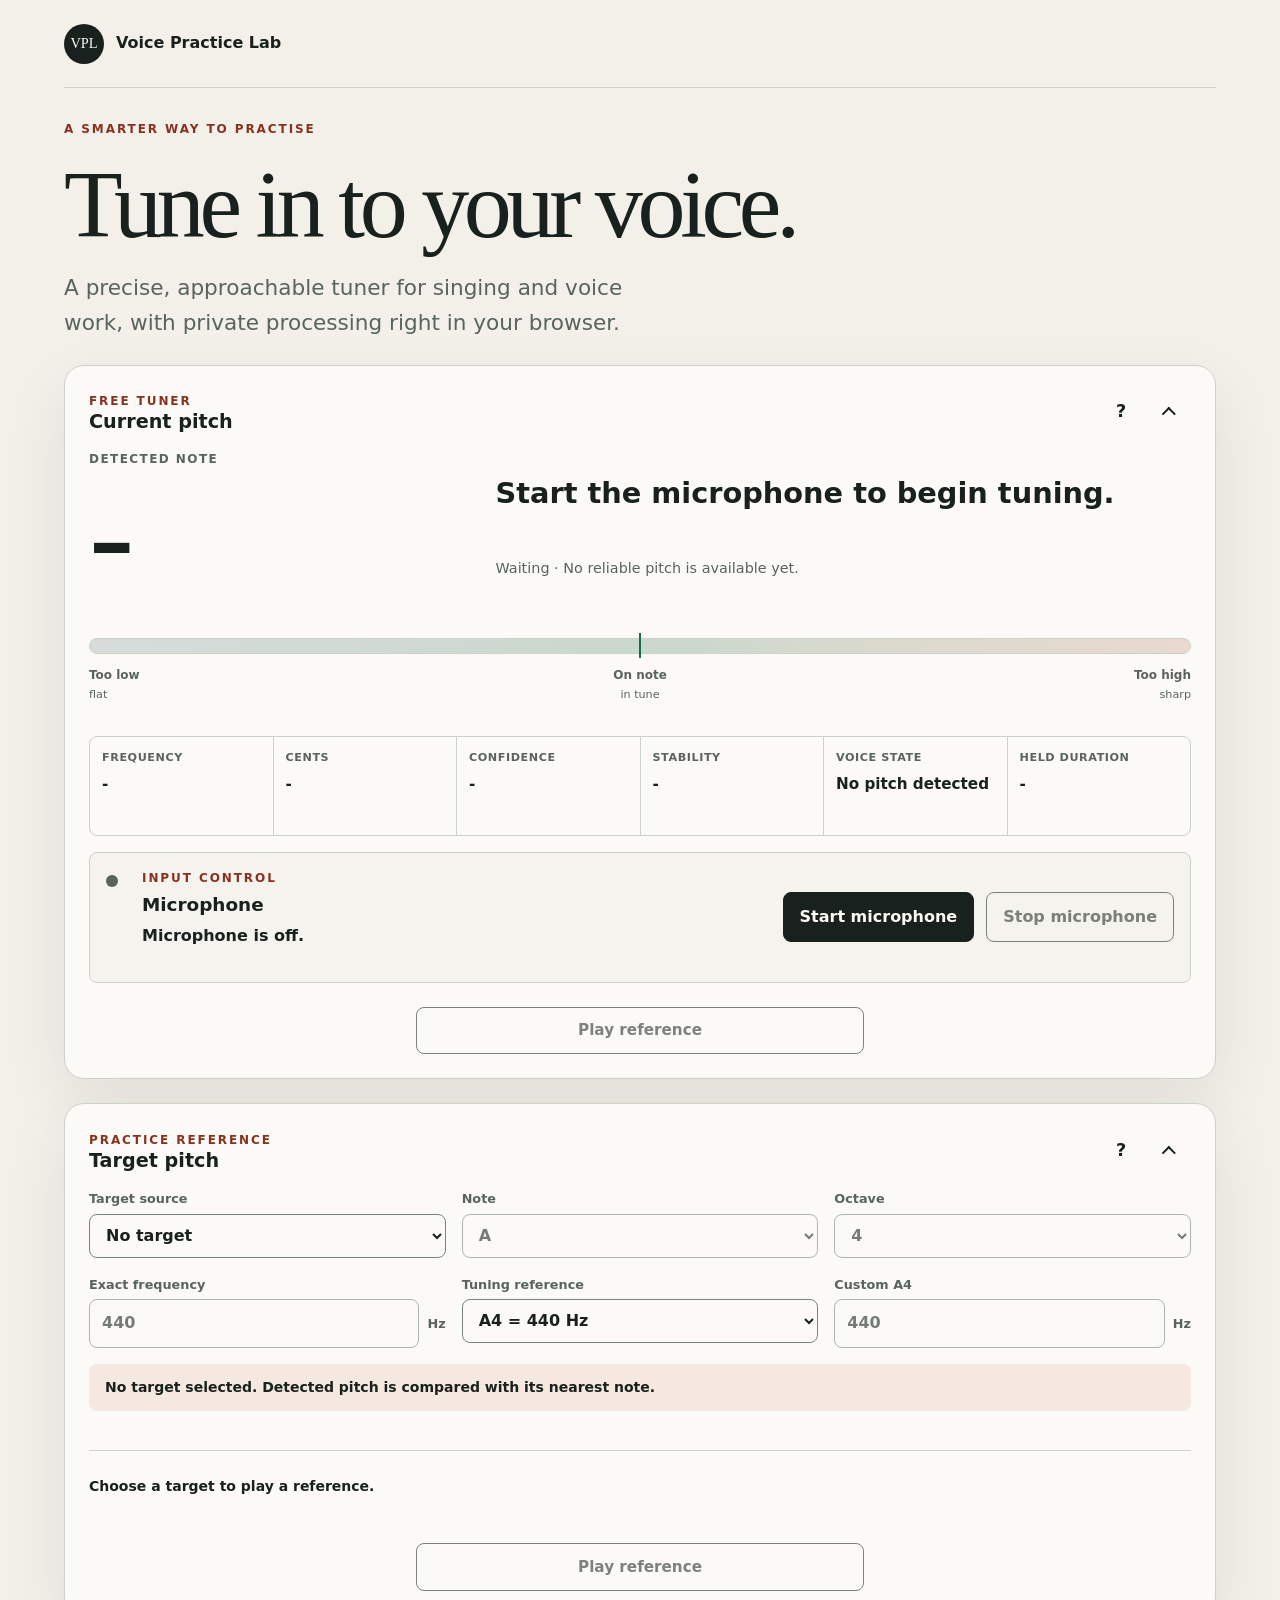
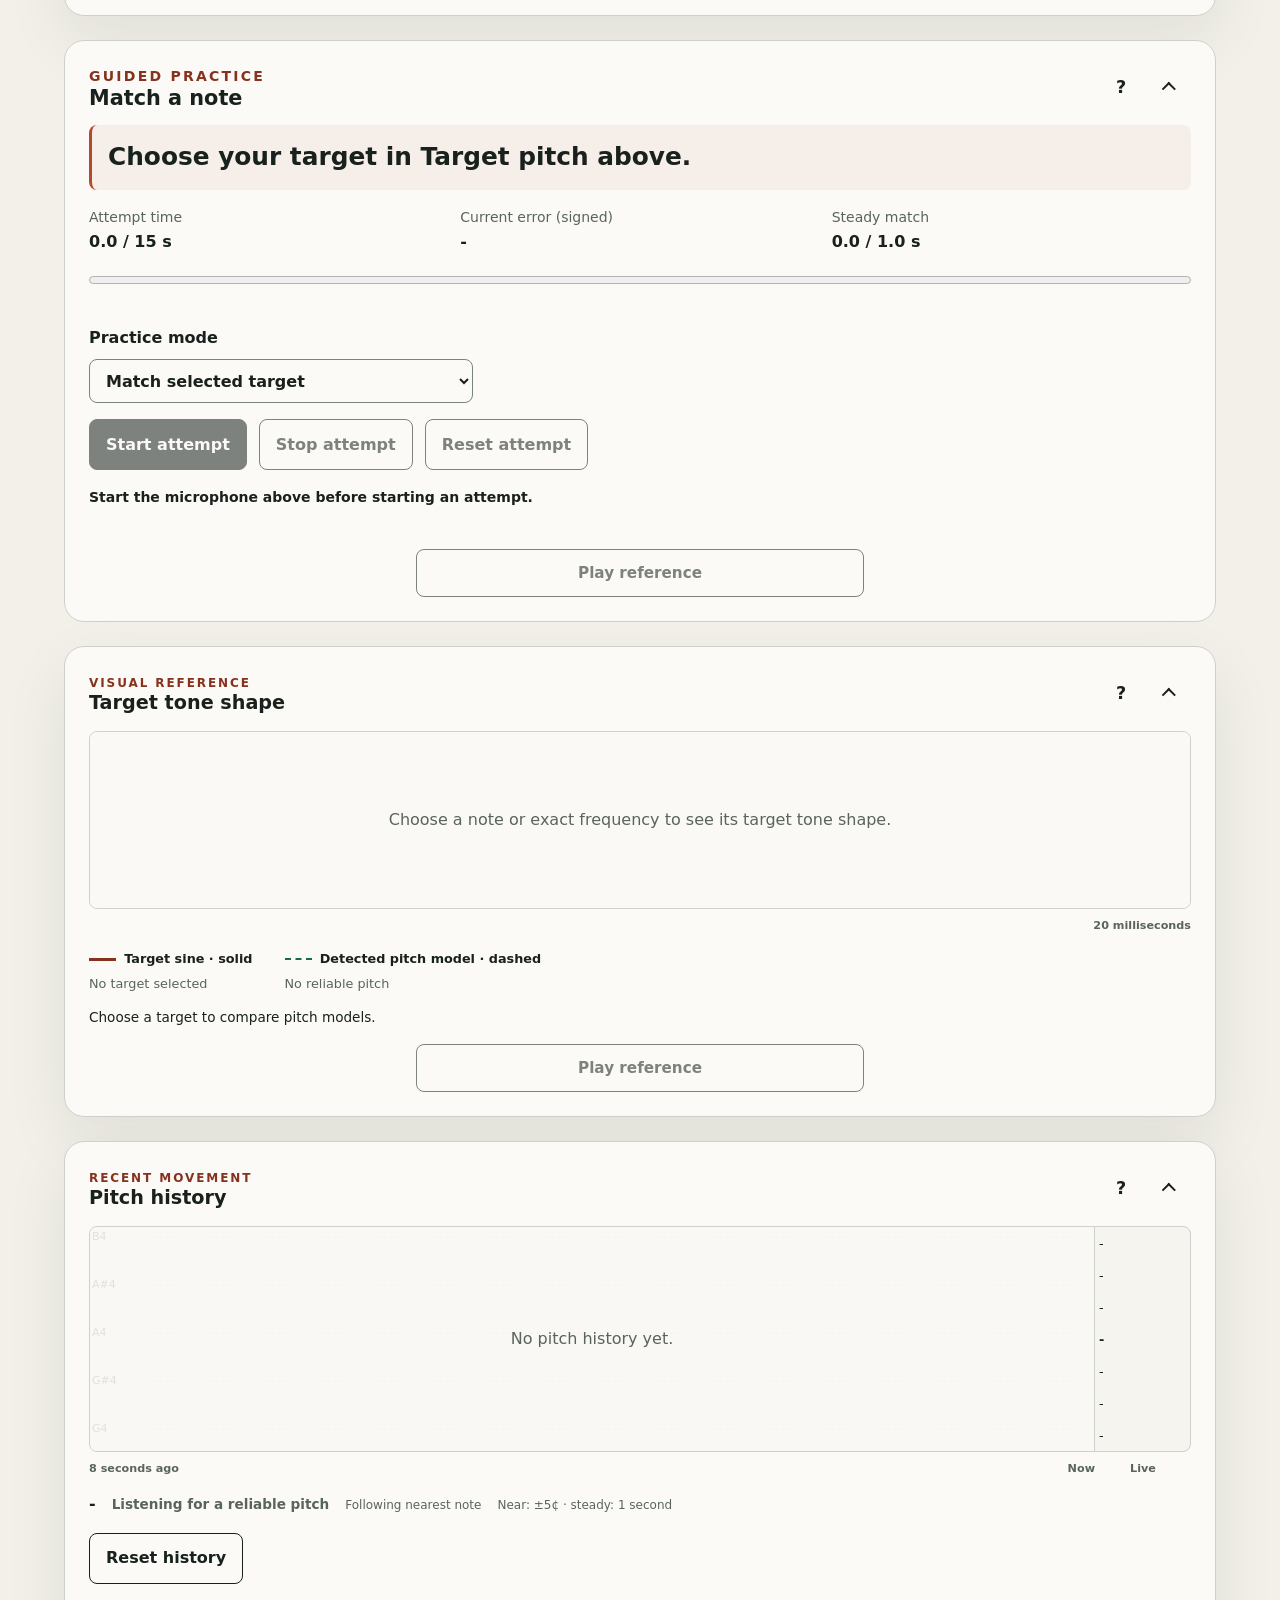
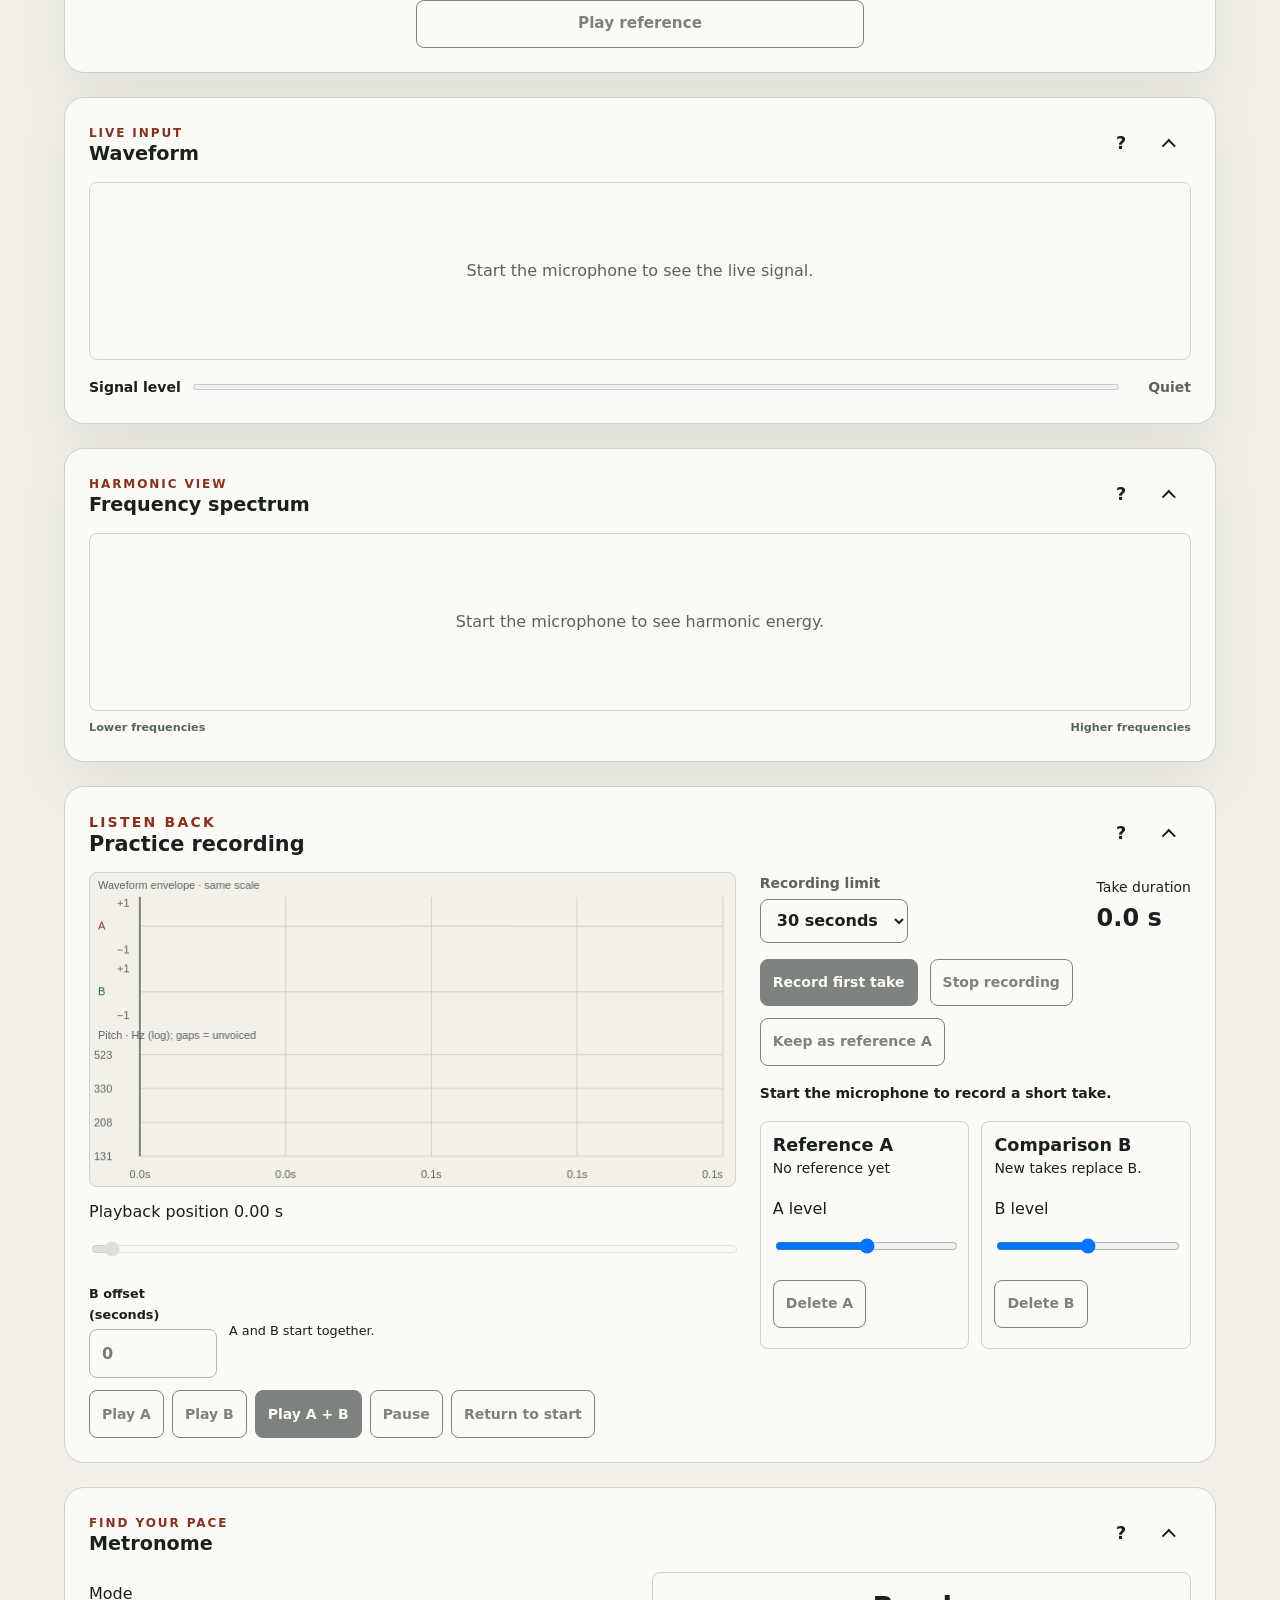
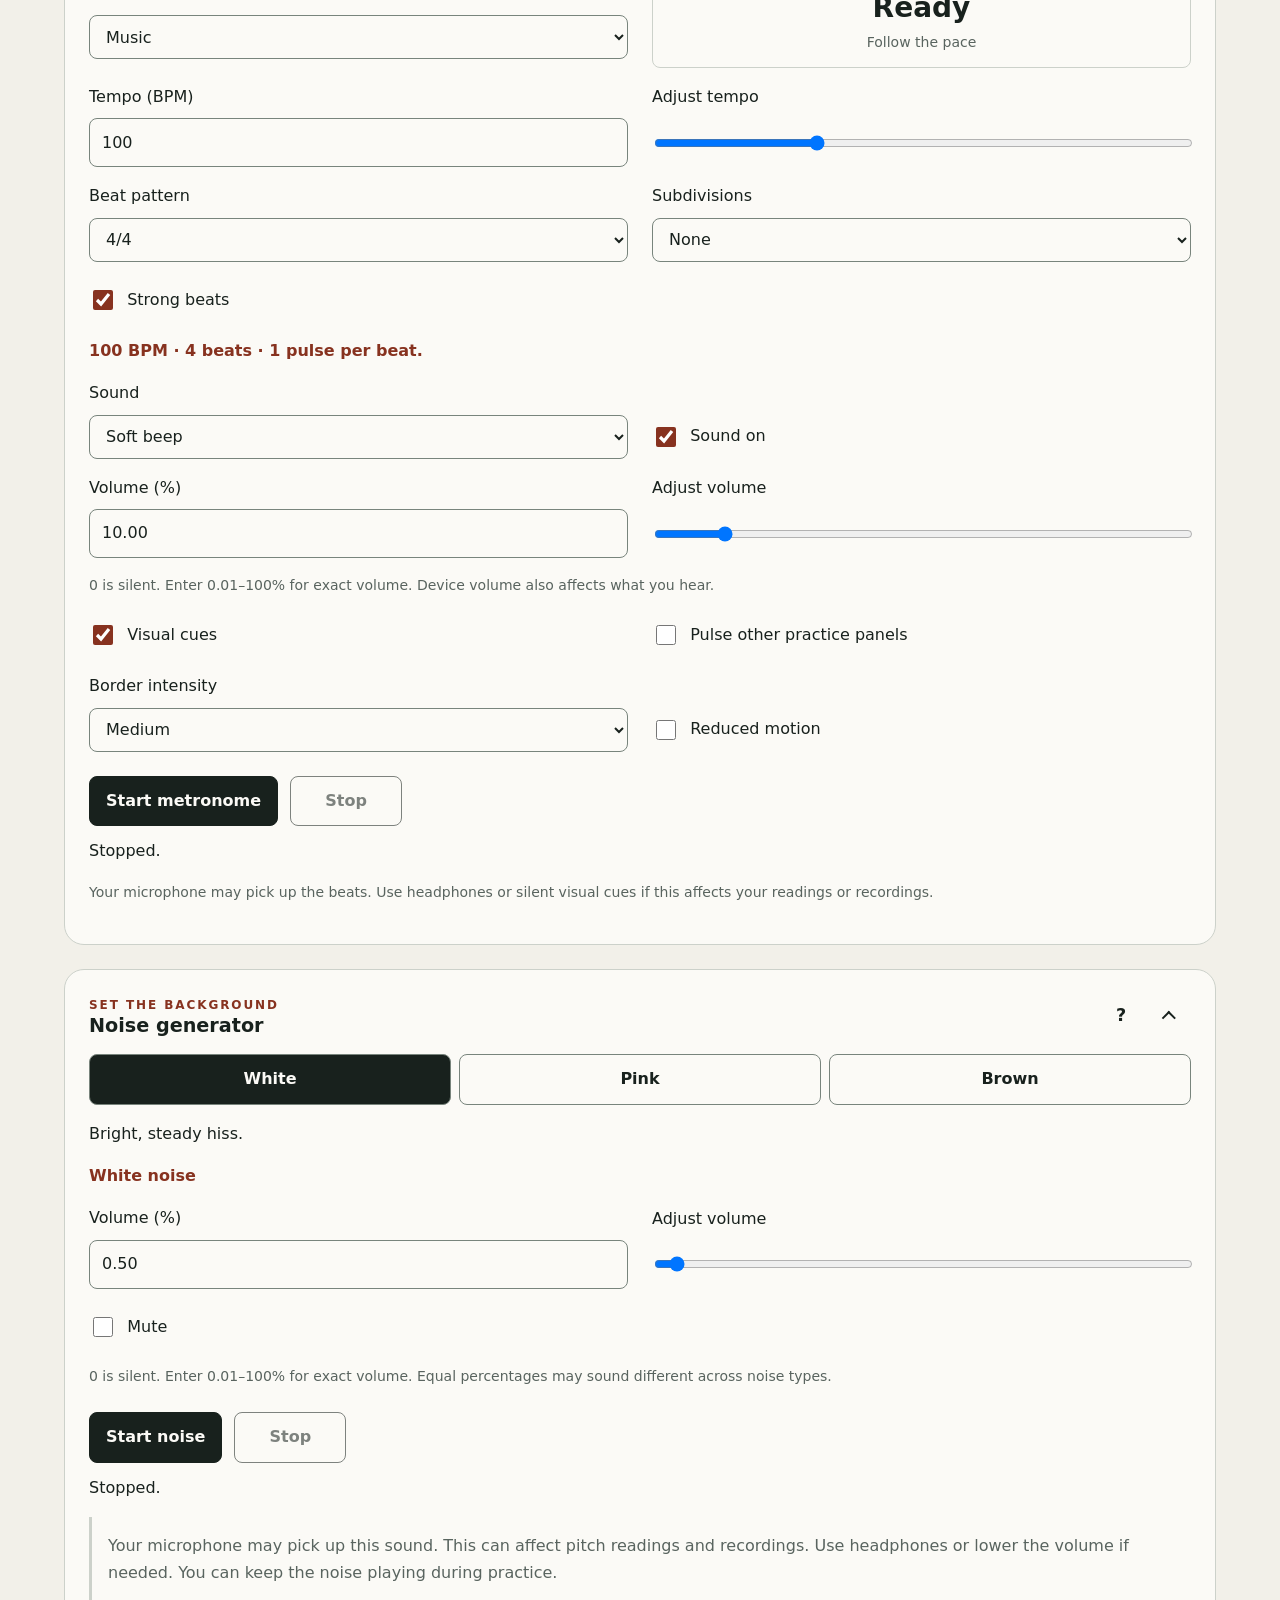
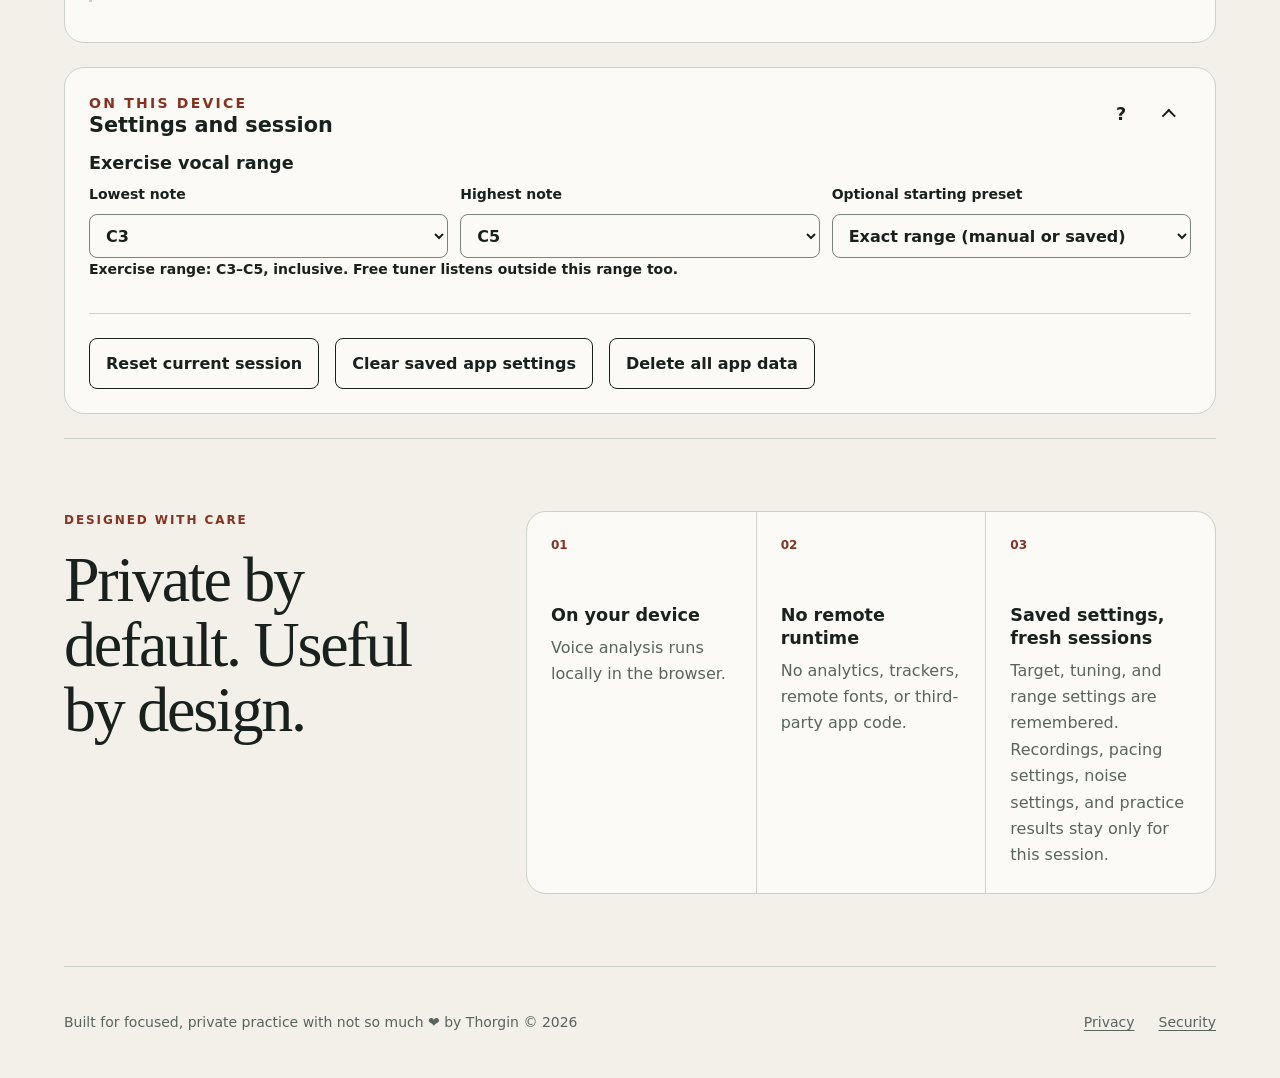
==== commit 17fc3c20: "readme, metronome, noise generator addition adding proper readme, and 2 new functionalities: metron" ====
--- a/index.html
+++ b/index.html
@@ -743,6 +743,92 @@
         <p class="recording-help" data-help-content>Keep a take as reference A, then record B as often as needed. Up to two takes, each at most 60 seconds and 16 MiB. Stopping the microphone keeps both takes; resetting the session or leaving this page deletes them. Use headphones when listening with the microphone on.</p>
       </section>
 
+      <section class="metronome-card practice-tool" data-metronome aria-labelledby="metronome-title">
+        <p class="eyebrow">Find your pace</p>
+        <h2 id="metronome-title">Metronome</h2>
+        <p data-help-content>Music mode gives you an exact beat. BPM means beats per minute. A group such as 3 + 2 puts a strong beat at the start of each group. Turn off Strong beats for equal beats. Subdivisions add quieter pulses between beats. For 6/8 and other compound patterns, BPM counts each small beat.</p>
+        <p data-help-content>In Speech pacing, one pulse represents one word at your target average pace. At 155 WPM, you hear or see 155 pulses per minute. Use this as a rhythm guide. Keep your natural pauses and expression; you do not need to land every word on a pulse. Choose a delivery style and Relaxed, Typical, or Brisk. Presets are starting points, not measured WPM or required delivery speeds.</p>
+        <p data-help-content>Sound and visual cues work independently. A salmon edge and outer glow rise and fade with every main beat. Pulse other practice panels applies it to all collapsible panels, including Settings. Intensity adjusts how much the glow rises on each beat. Reduced motion keeps the beat label without the glow and follows your device preference. These controls stay in this session only. Leaving the page stops playback; return and press Start to play again.</p>
+        <div class="tool-grid">
+          <label>Mode<select data-metro-mode><option value="music">Music</option><option value="speech">Speech pacing</option></select></label>
+          <div class="tempo-cue" data-metro-cue aria-hidden="true"><span data-metro-beat>Ready</span><small>Follow the pace</small></div>
+        </div>
+        <div data-metro-music>
+          <div class="tool-grid">
+            <label>Tempo (BPM)<input data-metro-bpm type="number" min="20" max="300" step="0.1" value="100" inputmode="decimal"></label>
+            <label>Adjust tempo<input data-metro-bpm-range type="range" min="20" max="300" step="0.1" value="100"></label>
+            <label>Beat pattern<select data-metro-pattern>
+              <option value="1">1 beat</option><option value="2">2/4</option><option value="3">3/4</option><option value="4" selected>4/4</option>
+              <option value="3+2">5/4 (3 + 2)</option><option value="2+3">5/4 (2 + 3)</option><option value="3+3">6/8 (3 + 3)</option>
+              <option value="2+2+3">7/8 (2 + 2 + 3)</option><option value="3+2+2">7/8 (3 + 2 + 2)</option>
+              <option value="3+3+3">9/8</option><option value="3+3+3+3">12/8</option><option value="custom">Custom groups</option>
+            </select></label>
+            <label>Subdivisions<select data-metro-subdivision><option value="1">None</option><option value="2">Two per beat</option><option value="3">Triplets</option><option value="4">Four per beat</option></select></label>
+            <label data-metro-custom hidden>Custom groups (up to 16 beats)<input data-metro-groups type="text" value="3+2+2" maxlength="47" aria-describedby="metro-summary"></label>
+            <label class="tool-check"><input data-metro-accent type="checkbox" checked>Strong beats</label>
+          </div>
+        </div>
+        <div data-metro-speech hidden class="tool-grid">
+          <label>Delivery style<select data-metro-preset>
+            <option value="audiobook">Audiobook</option><option value="radio">Radio / Podcast</option><option value="ad">TV / Radio ad</option>
+            <option value="fast">Fast disclaimer / Retail ad</option><option value="documentary">Documentary / Corporate</option>
+          </select></label>
+          <label>Pace<select data-metro-pace><option value="relaxed">Relaxed</option><option value="typical" selected>Typical</option><option value="brisk">Brisk</option></select></label>
+        </div>
+        <p class="tool-summary" data-metro-summary id="metro-summary"></p>
+        <div class="tool-grid">
+          <label>Sound<select data-metro-voice><option value="beep">Soft beep</option><option value="click">Click</option><option value="woodblock">Woodblock</option><option value="rimshot">Rimshot</option><option value="hihat">Hi-hat</option></select></label>
+          <label class="tool-check tool-check--paired"><input data-metro-sound type="checkbox" checked>Sound on</label>
+          <label>Volume (%)<input data-metro-volume type="text" inputmode="decimal" value="10.00" maxlength="6" aria-describedby="metro-volume-help"></label>
+          <label>Adjust volume<input data-metro-volume-range type="range" min="0" max="100" step="0.01" value="10"></label>
+        </div>
+        <p class="tool-note" id="metro-volume-help">0 is silent. Enter 0.01–100% for exact volume. Device volume also affects what you hear.</p>
+        <div class="tool-grid">
+          <label class="tool-check"><input data-metro-visual type="checkbox" checked>Visual cues</label>
+          <label class="tool-check"><input data-metro-extend type="checkbox">Pulse other practice panels</label>
+          <label>Border intensity<select data-metro-intensity><option value="soft">Soft</option><option value="medium" selected>Medium</option><option value="strong">Strong</option></select></label>
+          <label class="tool-check tool-check--paired"><input data-metro-reduced type="checkbox">Reduced motion</label>
+        </div>
+        <div class="tool-actions"><button type="button" data-metro-start>Start metronome</button><button type="button" class="button-secondary" data-metro-stop disabled>Stop</button></div>
+        <p data-metro-status role="status" tabindex="-1">Stopped.</p>
+        <p class="tool-note">Your microphone may pick up the beats. Use headphones or silent visual cues if this affects your readings or recordings.</p>
+      </section>
+
+      <section class="noise-card practice-tool" data-noise aria-labelledby="noise-title">
+        <p class="eyebrow">Set the background</p>
+        <h2 id="noise-title">Noise generator</h2>
+        <p data-help-content>Choose a noise and press Start. One noise plays at a time. Switching tabs while playing changes the sound. Each noise remembers its volume for this session. Noise can play during exercises and recording. It stops when you leave the page; press Start to play again.</p>
+        <p data-help-content>Noise is generated continuously on your device using fresh random samples. There is no repeating recording or loop join. The metronome sounds are also generated locally.</p>
+        <p data-help-content><strong>White noise:</strong> roughly equal energy in equal-width frequency bands. It sounds bright and can make other background sounds less noticeable. Start at the default 0.50% and raise it only as needed.</p>
+        <p data-help-content><strong>Pink noise:</strong> roughly equal energy in each octave, with less high-frequency energy than white noise. Try it when white noise sounds too sharp. It starts at 0.50%.</p>
+        <p data-help-content><strong>Brown noise:</strong> more low-frequency energy and a deeper sound than pink noise. Try it when you prefer a darker background. It starts at 2.00%. Small phone speakers may reproduce little of the low rumble.</p>
+        <p data-help-content>These sounds provide a background for practice. They do not remove noise from your recording. Your microphone may pick them up; use headphones or lower the volume if this affects your readings or recordings.</p>
+        <div class="noise-tabs" role="tablist" aria-label="Noise type">
+          <button type="button" id="noise-white-tab" role="tab" data-noise-tab="white" aria-controls="noise-white-panel" aria-selected="true">White</button>
+          <button type="button" id="noise-pink-tab" role="tab" data-noise-tab="pink" aria-controls="noise-pink-panel" aria-selected="false" tabindex="-1">Pink</button>
+          <button type="button" id="noise-brown-tab" role="tab" data-noise-tab="brown" aria-controls="noise-brown-panel" aria-selected="false" tabindex="-1">Brown</button>
+        </div>
+        <div id="noise-white-panel" data-noise-white-panel role="tabpanel" aria-labelledby="noise-white-tab" tabindex="0">
+          <p>Bright, steady hiss.</p>
+        </div>
+        <div id="noise-pink-panel" data-noise-pink-panel role="tabpanel" aria-labelledby="noise-pink-tab" tabindex="0" hidden>
+          <p>Soft, balanced hiss.</p>
+        </div>
+        <div id="noise-brown-panel" data-noise-brown-panel role="tabpanel" aria-labelledby="noise-brown-tab" tabindex="0" hidden>
+          <p>Deep, low rumble.</p>
+        </div>
+        <p class="tool-summary" data-noise-active-label>White noise</p>
+        <div class="tool-grid">
+          <label>Volume (%)<input data-noise-volume type="text" inputmode="decimal" value="0.50" maxlength="6" aria-describedby="noise-volume-help"></label>
+          <label>Adjust volume<input data-noise-volume-range type="range" min="0" max="100" step="0.01" value="0.50"></label>
+          <label class="tool-check"><input data-noise-mute type="checkbox">Mute</label>
+        </div>
+        <p class="tool-note" id="noise-volume-help">0 is silent. Enter 0.01–100% for exact volume. Equal percentages may sound different across noise types.</p>
+        <div class="tool-actions"><button type="button" data-noise-start>Start noise</button><button type="button" class="button-secondary" data-noise-stop disabled>Stop</button></div>
+        <p data-noise-status role="status" tabindex="-1">Stopped.</p>
+        <p class="tool-notice">Your microphone may pick up this sound. This can affect pitch readings and recordings. Use headphones or lower the volume if needed. You can keep the noise playing during practice.</p>
+      </section>
+
       <section class="settings-card" data-settings-controls aria-labelledby="settings-title">
         <p class="eyebrow">On this device</p>
         <h2 id="settings-title">Settings and session</h2>
@@ -808,7 +894,7 @@
           <article>
             <p class="principle-grid__number" aria-hidden="true">03</p>
             <h3>Saved settings, fresh sessions</h3>
-            <p>Your settings are remembered. Recordings and practice results stay only for this session.</p>
+            <p>Target, tuning, and range settings are remembered. Recordings, pacing settings, noise settings, and practice results stay only for this session.</p>
           </article>
         </div>
       </section>
--- a/css/layout.css
+++ b/css/layout.css
@@ -3,6 +3,62 @@
 .site-footer {
   width: min(100% - 2rem, var(--content-width));
   margin-inline: auto;
+}
+
+.practice-tool {
+  padding: var(--space-5);
+  margin-block: var(--space-5) 0;
+  border: 1px solid var(--color-line);
+  border-radius: var(--radius-large);
+  background: var(--color-surface);
+}
+.tool-grid { display: grid; grid-template-columns: repeat(2, minmax(0, 1fr)); gap: 1rem 1.5rem; margin-block: 1rem; align-items: center; }
+.tool-grid label { display: grid; gap: 0.5rem; min-width: 0; font-size: 1rem; }
+.tool-grid input, .tool-grid select { width: 100%; min-width: 0; min-height: 2.75rem; }
+.tool-grid .tool-check { display: flex; align-items: center; gap: 0.7rem; min-height: 2.75rem; }
+.tool-check input { width: 1.25rem; min-height: 1.25rem; height: 1.25rem; flex-shrink: 0; accent-color: var(--color-accent-strong); }
+.tool-actions { display: flex; flex-wrap: wrap; gap: 0.75rem; margin-block: 1.5rem 0.75rem; }
+.tool-actions button { min-width: 7rem; }
+.tool-summary { color: var(--color-accent-strong); font-weight: 650; }
+.tool-note { font-size: 0.875rem; color: var(--color-muted); }
+.tool-notice { padding: 1rem; border-inline-start: 3px solid var(--color-line); color: var(--color-muted); }
+.tempo-cue { border: 1px solid var(--color-line); border-radius: var(--radius-small); min-height: 6rem; display: grid; place-content: center; text-align: center; }
+.tempo-cue span { font-size: 1.75rem; font-variant-numeric: tabular-nums; font-weight: 650; }
+.tempo-cue small { color: var(--color-muted); font-size: 0.875rem; }
+.noise-tabs { display: flex; gap: 0.5rem; margin-block: 1rem; }
+.noise-tabs button { flex: 1; padding-inline: 0.5rem; background: transparent; color: var(--color-ink); border-color: var(--color-control-border); }
+.noise-tabs [aria-selected="true"] { background: var(--color-ink); color: var(--color-surface); }
+[data-practice-panel] { position: relative; }
+[data-practice-glow]::after {
+  content: "";
+  position: absolute;
+  inset: -1px;
+  border-radius: inherit;
+  pointer-events: none;
+  box-shadow: 0 0 0 2px rgb(236 133 107 / 75%), 0 0 18px 5px rgb(236 133 107 / 40%);
+  opacity: 0.45;
+  --glow-rest: 0.45;
+  --glow-peak: 0.68;
+}
+[data-practice-glow="soft"]::after { --glow-peak: 0.58; }
+[data-practice-glow="strong"]::after { --glow-peak: 0.78; }
+/* A narrow salmon edge and halo keep the cue outside panel content.
+   The steady base avoids a full on/off flash. Reduced motion removes it. */
+[data-practice-pulse="0"]::after { animation: practice-glow-a 180ms ease-in-out; }
+[data-practice-pulse="1"]::after { animation: practice-glow-b 180ms ease-in-out; }
+@keyframes practice-glow-a { 0%, 100% { opacity: var(--glow-rest); } 35% { opacity: var(--glow-peak); } }
+@keyframes practice-glow-b { 0%, 100% { opacity: var(--glow-rest); } 35% { opacity: var(--glow-peak); } }
+[data-tone-hold], [data-tone-shortcut] { -webkit-touch-callout: none; }
+.practice-tool [hidden] { display: none; }
+@media (max-width: 40rem) {
+  .tool-grid { grid-template-columns: minmax(0, 1fr); }
+  .practice-tool { padding: var(--space-4); }
+}
+@media (min-width: 40.001rem) {
+  .tool-grid .tool-check--paired { align-self: end; }
+}
+@media (prefers-reduced-motion: reduce) {
+  [data-practice-glow]::after { display: none; animation: none; }
 }
 
 .site-header {
@@ -600,10 +656,12 @@
   -webkit-user-select: none;
 }
 
-.tone-shortcut[data-tone-active="true"] {
-  color: var(--color-positive);
-  border-color: currentColor;
-  background: color-mix(in srgb, var(--color-positive) 12%, var(--color-surface));
+button.tone-shortcut[data-tone-active="true"],
+button.tone-shortcut[data-tone-active="true"]:hover {
+  color: var(--color-surface);
+  border-color: var(--color-positive);
+  background: var(--color-positive);
+  box-shadow: 0 0 0 0.2rem color-mix(in srgb, var(--color-positive) 20%, transparent);
 }
 
 .match-card .practice-target {
